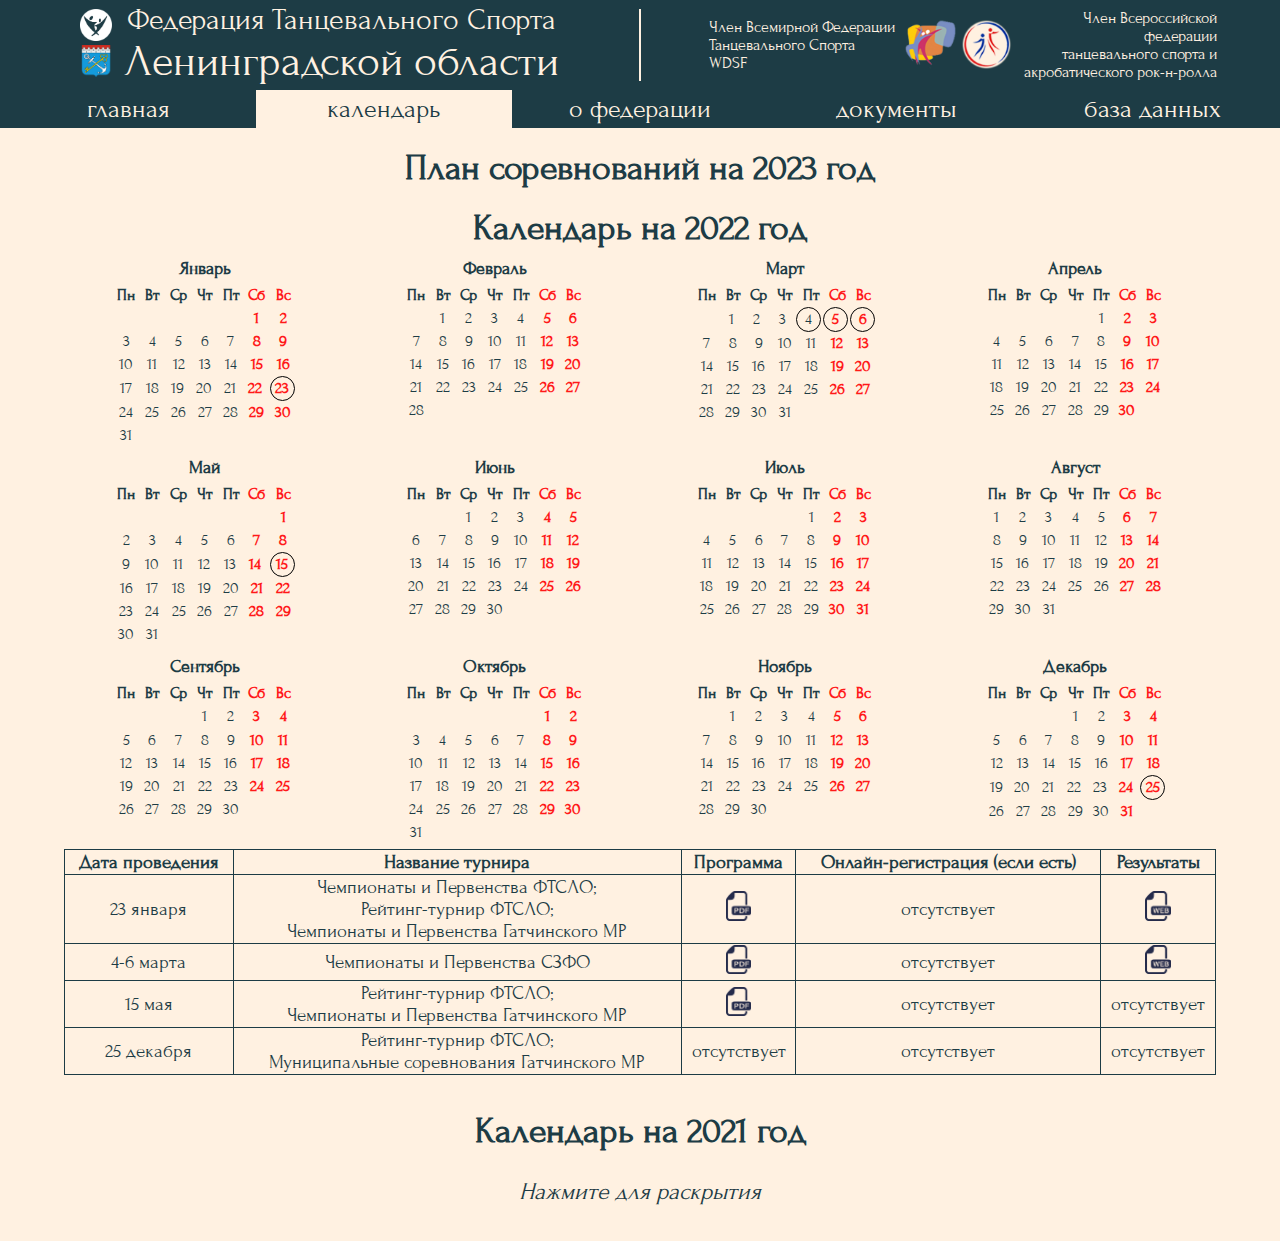
==== calendar.html @ a59cc869 "Initial commit" ====
<!DOCTYPE html>
<html lang="ru">
<head>
	<!-- Yandex.Metrika counter -->
	<script type="text/javascript" >
   	(function(m,e,t,r,i,k,a){m[i]=m[i]||function(){(m[i].a=m[i].a||[]).push(arguments)};
   		m[i].l=1*new Date();k=e.createElement(t),a=e.getElementsByTagName(t)[0],k.async=1,k.src=r,a.parentNode.insertBefore(k,a)})
   		(window, document, "script", "https://mc.yandex.ru/metrika/tag.js", "ym");

   		ym(71927647, "init", {
       		 clickmap:true,
       		 trackLinks:true,
       		 accurateTrackBounce:true,
       		 webvisor:true
   		});
	</script>
	<noscript><div><img src="https://mc.yandex.ru/watch/71927647" style="position:absolute; left:-9999px;" alt="" /></div></noscript>
	<!-- /Yandex.Metrika counter -->
	<meta http-equiv="Expires" content="-1">
	<title>Федерация танцевального спорта Ленинградской области</title>
	<meta charset="UTF-8">
	<link rel="stylesheet" href="assets/css/style.css">
	<link rel="stylesheet" href="assets/css/media.css">
	<meta name="viewport" content="width=device-width, initial-scale=1.0"> 
	<link rel="shortcut icon" href="favicon.ico" type="image/x-icon"> 
  	<!-- Подключение шрифта Roboto -->
  	<link rel="preconnect" href="https://fonts.gstatic.com">
	<link href="https://fonts.googleapis.com/css2?family=Forum&display=swap" rel="stylesheet">
  	<!-- Подключение JQuery-->
  	<script src="https://ajax.googleapis.com/ajax/libs/jquery/2.2.0/jquery.min.js"></script>
  	<!-- JS для слайдера -->
  	<script src="assets/js/modernizr.custom.53451.js"></script>
  	
</head>
<body>
	<header class="header">
		<div class="title">
			<div class="herb">
			<img src="assets/img/gerbs/FTSLO.png" class="herb" alt="Логотип ФТСЛО">
			<a href="https://lenobl.ru/"><img src="assets/img/gerbs/LO.png" class="herb" alt="Герб ЛО"></a>
		</div>
			<div class="title-text"><div class="title-top">
				Федерация Танцевального Спорта 
			</div>
			<div class="title-bottom">
				Ленинградской области
			</div>
		</div></div>
		<div class="member">
			<a href="https://www.worlddancesport.org/"><div class="wdsf">
				<div class="text-member">Член Всемирной Федерации<br>Танцевального Спорта<br>WDSF</div>
				<img src="assets/img/gerbs/WDSF.png" alt="Логотип WDSF">
			</div></a>
			<a href="https://fdsarr.ru/"><div class="ftsarr">
				<img src="assets/img/gerbs/FTSARR.png" class="ftsarr-img" alt="Логотип ФТСАРР">
				<div class="text-member">Член Всероссийской федерации<br>танцевального спорта и<br>акробатического рок-н-ролла</div>
			</div></a>
		</div>
		<div class="herbs mobile">
		<input type="checkbox" id="nav-mobile-check" class="custom-checkbox">
		<label for="nav-mobile-check"></label>
		</div></header>

	<nav class="nav-pc">
		<a href="index.html"><button class="btn nav-link">главная</button></a>
		<a href="calendar.html"><button class="btn nav-link active">календарь</button></a>
		<a href="federation.html"><button class="btn nav-link">о федерации</button></a>
		<a href="documents.html"><button class="btn nav-link">документы</button></a>
		<a href="database.html"><button class="btn nav-link">база данных</button></a></nav>

	<!-- Фон для телефонов -->
	<div class="bg-mobile"></div>

	<div class="nav-mobile mobile" id="nav-mobile">
		<a href="index.html"><button class="btn nav-link-mobile">главная</button></a>
		<a href="calendar.html"><button class="btn nav-link-mobile">календарь</button></a>
		<a href="federation.html"><button class="btn nav-link-mobile">о федерации</button></a>
		<a href="documents.html"><button class="btn nav-link-mobile">документы</button></a>
		<a href="database.html"><button class="btn nav-link-mobile">база данных</button></a>
	</div>

	<div class="calendar">
		<!-- 2022 YEAR -->
		<div class="year-header"><a href="assets/files/news/2022/events-2023.doc" style="color: #1d3c45"><label>План соревнований на 2023 год</label></a></div>
	</div>

	<div class="calendar">
		<!-- 2022 YEAR -->
		<div class="year-header"><label>Календарь на 2022 год</label></div>
			<div class="year">
				<div class="month">
					<div class="month-name">Январь</div>
					<div class="cal">
						<div class="item dayweek">Пн</div>
						<div class="item dayweek">Вт</div>
						<div class="item dayweek">Ср</div>
						<div class="item dayweek">Чт</div>
						<div class="item dayweek">Пт</div>
						<div class="item weekend dayweek">Сб</div>
						<div class="item weekend dayweek">Вс</div>
						<div class="item"></div>
						<div class="item"></div>
						<div class="item"></div>
						<div class="item"></div>
						<div class="item"></div>
						<div class="item weekend">1</div>
						<div class="item weekend">2</div>
						<div class="item">3</div>
						<div class="item">4</div>
						<div class="item">5</div>
						<div class="item">6</div>
						<div class="item">7</div>
						<div class="item weekend">8</div>
						<div class="item weekend">9</div>
						<div class="item">10</div>
						<div class="item">11</div>
						<div class="item">12</div>
						<div class="item">13</div>
						<div class="item">14</div>
						<div class="item weekend">15</div>
						<div class="item weekend">16</div>
						<div class="item">17</div>
						<div class="item">18</div>
						<div class="item">19</div>
						<div class="item">20</div>
						<div class="item">21</div>
						<div class="item weekend">22</div>
						<div class="item item-comp weekend"><a href="#23-01-22" class="comp">23</a></div>
						<div class="item">24</div>
						<div class="item">25</div>
						<div class="item">26</div>
						<div class="item">27</div>
						<div class="item">28</div>
						<div class="item weekend">29</div>
						<div class="item weekend">30</div>
						<div class="item">31</div>
						<div class="item"></div>
						<div class="item"></div>
						<div class="item"></div>
						<div class="item"></div>
						<div class="item"></div>
						<div class="item"></div>
					</div>
				</div>
				<div class="month">
					<div class="month-name">Февраль</div>
					<div class="cal">
						<div class="item dayweek">Пн</div>
						<div class="item dayweek">Вт</div>
						<div class="item dayweek">Ср</div>
						<div class="item dayweek">Чт</div>
						<div class="item dayweek">Пт</div>
						<div class="item weekend dayweek">Сб</div>
						<div class="item weekend dayweek">Вс</div>
						<div class="item"></div>
						<div class="item">1</div>
						<div class="item">2</div>
						<div class="item">3</div>
						<div class="item">4</div>
						<div class="item weekend">5</div>
						<div class="item weekend">6</div>
						<div class="item">7</div>
						<div class="item">8</div>
						<div class="item">9</div>
						<div class="item">10</div>
						<div class="item">11</div>
						<div class="item weekend">12</div>
						<div class="item weekend">13</div>
						<div class="item">14</div>
						<div class="item">15</div>
						<div class="item">16</div>
						<div class="item">17</div>
						<div class="item">18</div>
						<div class="item weekend">19</div>
						<div class="item weekend">20</div>
						<div class="item">21</div>
						<div class="item">22</div>
						<div class="item">23</div>
						<div class="item">24</div>
						<div class="item">25</div>
						<div class="item weekend">26</div>
						<div class="item weekend">27</div>
						<div class="item">28</div>
						<div class="item"></div>
						<div class="item"></div>
						<div class="item"></div>
						<div class="item"></div>
						<div class="item"></div>
						<div class="item"></div>
					</div>
				</div>
				<div class="month">
					<div class="month-name">Март</div>
					<div class="cal">
						<div class="item dayweek">Пн</div>
						<div class="item dayweek">Вт</div>
						<div class="item dayweek">Ср</div>
						<div class="item dayweek">Чт</div>
						<div class="item dayweek">Пт</div>
						<div class="item weekend dayweek">Сб</div>
						<div class="item weekend dayweek">Вс</div>
						<div class="item"></div>
						<div class="item">1</div>
						<div class="item">2</div>
						<div class="item">3</div>
						<div class="item item-comp"><a href="#04-03-22" class="comp">4</a></div>
						<div class="item item-comp weekend"><a href="#04-03-22" class="comp">5</a></div>
						<div class="item item-comp weekend"><a href="#04-03-22" class="comp">6</a></div>
						<div class="item">7</div>
						<div class="item">8</div>
						<div class="item">9</div>
						<div class="item">10</div>
						<div class="item">11</div>
						<div class="item weekend">12</div>
						<div class="item weekend">13</div>
						<div class="item">14</div>
						<div class="item">15</div>
						<div class="item">16</div>
						<div class="item">17</div>
						<div class="item">18</div>
						<div class="item weekend">19</div>
						<div class="item weekend">20</div>
						<div class="item">21</div>
						<div class="item">22</div>
						<div class="item">23</div>
						<div class="item">24</div>
						<div class="item">25</div>
						<div class="item weekend">26</div>
						<div class="item weekend">27</div>
						<div class="item">28</div>
						<div class="item">29</div>
						<div class="item">30</div>
						<div class="item">31</div>
						<div class="item"></div>
						<div class="item"></div>
						<div class="item"></div>
					</div>
				</div>
				<div class="month">
					<div class="month-name">Апрель</div>
					<div class="cal">
						<div class="item dayweek">Пн</div>
						<div class="item dayweek">Вт</div>
						<div class="item dayweek">Ср</div>
						<div class="item dayweek">Чт</div>
						<div class="item dayweek">Пт</div>
						<div class="item weekend dayweek">Сб</div>
						<div class="item weekend dayweek">Вс</div>
						<div class="item"></div>
						<div class="item"></div>
						<div class="item"></div>
						<div class="item"></div>
						<div class="item">1</div>
						<div class="item weekend">2</div>
						<div class="item weekend">3</div>
						<div class="item">4</div>
						<div class="item">5</div>
						<div class="item">6</div>
						<div class="item">7</div>
						<div class="item">8</div>
						<div class="item weekend">9</div>
						<div class="item weekend">10</div>
						<div class="item">11</div>
						<div class="item">12</div>
						<div class="item">13</div>
						<div class="item">14</div>
						<div class="item">15</div>
						<div class="item weekend">16</div>
						<div class="item weekend">17</div>
						<div class="item">18</div>
						<div class="item">19</div>
						<div class="item">20</div>
						<div class="item">21</div>
						<div class="item">22</div>
						<div class="item weekend">23</div>
						<div class="item weekend">24</div>
						<div class="item">25</div>
						<div class="item">26</div>
						<div class="item">27</div>
						<div class="item">28</div>
						<div class="item">29</div>
						<div class="item weekend">30</div>
						<div class="item"></div>
					</div>
				</div>
				<div class="month">
					<div class="month-name">Май</div>
					<div class="cal">
						<div class="item dayweek">Пн</div>
						<div class="item dayweek">Вт</div>
						<div class="item dayweek">Ср</div>
						<div class="item dayweek">Чт</div>
						<div class="item dayweek">Пт</div>
						<div class="item weekend dayweek">Сб</div>
						<div class="item weekend dayweek">Вс</div>
						<div class="item"></div>
						<div class="item"></div>
						<div class="item"></div>
						<div class="item"></div>
						<div class="item"></div>
						<div class="item"></div>
						<div class="item weekend">1</div>
						<div class="item">2</div>
						<div class="item">3</div>
						<div class="item">4</div>
						<div class="item">5</div>
						<div class="item">6</div>
						<div class="item weekend">7</div>
						<div class="item weekend">8</div>
						<div class="item">9</div>
						<div class="item">10</div>
						<div class="item">11</div>
						<div class="item">12</div>
						<div class="item">13</div>
						<div class="item weekend">14</div>
						<div class="item item-comp weekend"><a href="#15-05-22" class="comp">15</a></div>
						<div class="item">16</div>
						<div class="item">17</div>
						<div class="item">18</div>
						<div class="item">19</div>
						<div class="item">20</div>
						<div class="item weekend">21</div>
						<div class="item weekend">22</div>
						<div class="item">23</div>
						<div class="item">24</div>
						<div class="item">25</div>
						<div class="item">26</div>
						<div class="item">27</div>
						<div class="item weekend">28</div>
						<div class="item weekend">29</div>
						<div class="item">30</div>
						<div class="item">31</div>
						<div class="item"></div>
						<div class="item"></div>
						<div class="item"></div>
						<div class="item"></div>
						<div class="item"></div>
					</div>
				</div>
				<div class="month">
					<div class="month-name">Июнь</div>
					<div class="cal">
						<div class="item dayweek">Пн</div>
						<div class="item dayweek">Вт</div>
						<div class="item dayweek">Ср</div>
						<div class="item dayweek">Чт</div>
						<div class="item dayweek">Пт</div>
						<div class="item weekend dayweek">Сб</div>
						<div class="item weekend dayweek">Вс</div>
						<div class="item"></div>
						<div class="item"></div>
						<div class="item">1</div>
						<div class="item">2</div>
						<div class="item">3</div>
						<div class="item weekend">4</div>
						<div class="item weekend">5</div>
						<div class="item">6</div>
						<div class="item">7</div>
						<div class="item">8</div>
						<div class="item">9</div>
						<div class="item">10</div>
						<div class="item weekend">11</div>
						<div class="item weekend">12</div>
						<div class="item">13</div>
						<div class="item">14</div>
						<div class="item">15</div>
						<div class="item">16</div>
						<div class="item">17</div>
						<div class="item weekend">18</div>
						<div class="item weekend">19</div>
						<div class="item">20</div>
						<div class="item">21</div>
						<div class="item">22</div>
						<div class="item">23</div>
						<div class="item">24</div>
						<div class="item weekend">25</div>
						<div class="item weekend">26</div>
						<div class="item">27</div>
						<div class="item">28</div>
						<div class="item">29</div>
						<div class="item">30</div>
						<div class="item"></div>
						<div class="item"></div>
						<div class="item"></div>
					</div>
				</div>
				<div class="month">
					<div class="month-name">Июль</div>
					<div class="cal">
						<div class="item dayweek">Пн</div>
						<div class="item dayweek">Вт</div>
						<div class="item dayweek">Ср</div>
						<div class="item dayweek">Чт</div>
						<div class="item dayweek">Пт</div>
						<div class="item weekend dayweek">Сб</div>
						<div class="item weekend dayweek">Вс</div>
						<div class="item"></div>
						<div class="item"></div>
						<div class="item"></div>
						<div class="item"></div>
						<div class="item">1</div>
						<div class="item weekend">2</div>
						<div class="item weekend">3</div>
						<div class="item">4</div>
						<div class="item">5</div>
						<div class="item">6</div>
						<div class="item">7</div>
						<div class="item">8</div>
						<div class="item weekend">9</div>
						<div class="item weekend">10</div>
						<div class="item">11</div>
						<div class="item">12</div>
						<div class="item">13</div>
						<div class="item">14</div>
						<div class="item">15</div>
						<div class="item weekend">16</div>
						<div class="item weekend">17</div>
						<div class="item">18</div>
						<div class="item">19</div>
						<div class="item">20</div>
						<div class="item">21</div>
						<div class="item">22</div>
						<div class="item weekend">23</div>
						<div class="item weekend">24</div>
						<div class="item">25</div>
						<div class="item">26</div>
						<div class="item">27</div>
						<div class="item">28</div>
						<div class="item">29</div>
						<div class="item weekend">30</div>
						<div class="item weekend">31</div>
					</div>
				</div>
				<div class="month">
					<div class="month-name">Август</div>
					<div class="cal">
						<div class="item dayweek">Пн</div>
						<div class="item dayweek">Вт</div>
						<div class="item dayweek">Ср</div>
						<div class="item dayweek">Чт</div>
						<div class="item dayweek">Пт</div>
						<div class="item weekend dayweek">Сб</div>
						<div class="item weekend dayweek">Вс</div>
						<div class="item">1</div>
						<div class="item">2</div>
						<div class="item">3</div>
						<div class="item">4</div>
						<div class="item">5</div>
						<div class="item weekend">6</div>
						<div class="item weekend">7</div>
						<div class="item">8</div>
						<div class="item">9</div>
						<div class="item">10</div>
						<div class="item">11</div>
						<div class="item">12</div>
						<div class="item weekend">13</div>
						<div class="item weekend">14</div>
						<div class="item">15</div>
						<div class="item">16</div>
						<div class="item">17</div>
						<div class="item">18</div>
						<div class="item">19</div>
						<div class="item weekend">20</div>
						<div class="item weekend">21</div>
						<div class="item">22</div>
						<div class="item">23</div>
						<div class="item">24</div>
						<div class="item">25</div>
						<div class="item">26</div>
						<div class="item weekend">27</div>
						<div class="item weekend">28</div>
						<div class="item">29</div>
						<div class="item">30</div>
						<div class="item">31</div>
						<div class="item"></div>
						<div class="item"></div>
						<div class="item"></div>
						<div class="item"></div>
					</div>
				</div>
				<div class="month">
					<div class="month-name">Сентябрь</div>
					<div class="cal">
						<div class="item dayweek">Пн</div>
						<div class="item dayweek">Вт</div>
						<div class="item dayweek">Ср</div>
						<div class="item dayweek">Чт</div>
						<div class="item dayweek">Пт</div>
						<div class="item weekend dayweek">Сб</div>
						<div class="item weekend dayweek">Вс</div>
						<div class="item"></div>
						<div class="item"></div>
						<div class="item"></div>
						<div class="item">1</div>
						<div class="item">2</div>
						<div class="item weekend">3</div>
						<div class="item weekend">4</div>
						<div class="item">5</div>
						<div class="item">6</div>
						<div class="item">7</div>
						<div class="item">8</div>
						<div class="item">9</div>
						<div class="item weekend">10</div>
						<div class="item weekend">11</div>
						<div class="item">12</div>
						<div class="item">13</div>
						<div class="item">14</div>
						<div class="item">15</div>
						<div class="item">16</div>
						<div class="item weekend">17</div>
						<div class="item weekend">18</div>
						<div class="item">19</div>
						<div class="item">20</div>
						<div class="item">21</div>
						<div class="item">22</div>
						<div class="item">23</div>
						<div class="item weekend">24</div>
						<div class="item weekend">25</div>
						<div class="item">26</div>
						<div class="item">27</div>
						<div class="item">28</div>
						<div class="item">29</div>
						<div class="item">30</div>
						<div class="item"></div>
						<div class="item"></div>
					</div>
				</div>
				<div class="month">
					<div class="month-name">Октябрь</div>
					<div class="cal">
						<div class="item dayweek">Пн</div>
						<div class="item dayweek">Вт</div>
						<div class="item dayweek">Ср</div>
						<div class="item dayweek">Чт</div>
						<div class="item dayweek">Пт</div>
						<div class="item weekend dayweek">Сб</div>
						<div class="item weekend dayweek">Вс</div>
						<div class="item"></div>
						<div class="item"></div>
						<div class="item"></div>
						<div class="item"></div>
						<div class="item"></div>
						<div class="item weekend">1</div>
						<div class="item weekend">2</div>
						<div class="item">3</div>
						<div class="item">4</div>
						<div class="item">5</div>
						<div class="item">6</div>
						<div class="item">7</div>
						<div class="item weekend">8</div>
						<div class="item weekend">9</div>
						<div class="item">10</div>
						<div class="item">11</div>
						<div class="item">12</div>
						<div class="item">13</div>
						<div class="item">14</div>
						<div class="item weekend">15</div>
						<div class="item weekend">16</div>
						<div class="item">17</div>
						<div class="item">18</div>
						<div class="item">19</div>
						<div class="item">20</div>
						<div class="item">21</div>
						<div class="item weekend">22</div>
						<div class="item weekend">23</div>
						<div class="item">24</div>
						<div class="item">25</div>
						<div class="item">26</div>
						<div class="item">27</div>
						<div class="item">28</div>
						<div class="item weekend">29</div>
						<div class="item weekend">30</div>
						<div class="item">31</div>
						<div class="item"></div>
						<div class="item"></div>
						<div class="item"></div>
						<div class="item"></div>
						<div class="item"></div>
						<div class="item"></div>
					</div>
				</div>
				<div class="month">
					<div class="month-name">Ноябрь</div>
					<div class="cal">
						<div class="item dayweek">Пн</div>
						<div class="item dayweek">Вт</div>
						<div class="item dayweek">Ср</div>
						<div class="item dayweek">Чт</div>
						<div class="item dayweek">Пт</div>
						<div class="item weekend dayweek">Сб</div>
						<div class="item weekend dayweek">Вс</div>
						<div class="item"></div>
						<div class="item">1</div>
						<div class="item">2</div>
						<div class="item">3</div>
						<div class="item">4</div>
						<div class="item weekend">5</div>
						<div class="item weekend">6</div>
						<div class="item">7</div>
						<div class="item">8</div>
						<div class="item">9</div>
						<div class="item">10</div>
						<div class="item">11</div>
						<div class="item weekend">12</div>
						<div class="item weekend">13</div>
						<div class="item">14</div>
						<div class="item">15</div>
						<div class="item">16</div>
						<div class="item">17</div>
						<div class="item">18</div>
						<div class="item weekend">19</div>
						<div class="item weekend">20</div>
						<div class="item">21</div>
						<div class="item">22</div>
						<div class="item">23</div>
						<div class="item">24</div>
						<div class="item">25</div>
						<div class="item weekend">26</div>
						<div class="item weekend">27</div>
						<div class="item">28</div>
						<div class="item">29</div>
						<div class="item">30</div>
						<div class="item"></div>
						<div class="item"></div>
						<div class="item"></div>
						<div class="item"></div>
					</div>
				</div>
				<div class="month">
					<div class="month-name">Декабрь</div>
					<div class="cal">
						<div class="item dayweek">Пн</div>
						<div class="item dayweek">Вт</div>
						<div class="item dayweek">Ср</div>
						<div class="item dayweek">Чт</div>
						<div class="item dayweek">Пт</div>
						<div class="item weekend dayweek">Сб</div>
						<div class="item weekend dayweek">Вс</div>
						<div class="item"></div>
						<div class="item"></div>
						<div class="item"></div>
						<div class="item">1</div>
						<div class="item">2</div>
						<div class="item weekend">3</div>
						<div class="item weekend">4</div>
						<div class="item">5</div>
						<div class="item">6</div>
						<div class="item">7</div>
						<div class="item">8</div>
						<div class="item">9</div>
						<div class="item weekend">10</div>
						<div class="item weekend">11</div>
						<div class="item">12</div>
						<div class="item">13</div>
						<div class="item">14</div>
						<div class="item">15</div>
						<div class="item">16</div>
						<div class="item weekend">17</div>
						<div class="item weekend">18</div>
						<div class="item">19</div>
						<div class="item">20</div>
						<div class="item">21</div>
						<div class="item">22</div>
						<div class="item">23</div>
						<div class="item weekend">24</div>
						<div class="item item-comp weekend"><a href="#25-12-22" class="comp">25</a></div>
						<div class="item">26</div>
						<div class="item">27</div>
						<div class="item">28</div>
						<div class="item">29</div>
						<div class="item">30</div>
						<div class="item weekend">31</div>
						<div class="item"></div>
					</div>
				</div></div>
			<div class="competition">
				<table class="cal-competition">
					<tr>
						<th class="date">Дата проведения</th>
						<th class="name">Название турнира</th>
						<th class="program">Программа</th>
						<th class="register">Онлайн-регистрация (если есть)</th>
						<th class="result">Результаты</th>
				   </tr>
				   <a name="23-01-22"><tr>
				   	<td class="date">23 января</td>
						<td class="name">Чемпионаты и Первенства ФТСЛО; <br>Рейтинг-турнир ФТСЛО; <br>Чемпионаты и Первенства Гатчинского МР</td>
						<td class="program"><a href="assets/files/competitions/2022/23.01.pdf" target="_blank" class="a-news"><img src="assets/img/files/pdf.png" alt="docs" style="width: 2vw;"></a></td>
						<td class="register">отсутствует</td>
						<td class="result"><a href="https://dance.vftsarr.ru/show_results.php?c_id=2083" target="_blank" class="a-news"><img src="assets/img/files/web.png" alt="docs" style="width: 2vw;"></a></td>
				   </tr></a>
				   <a name="04-03-22"><tr>
				   	<td class="date">4-6 марта</td>
						<td class="name">Чемпионаты и Первенства СЗФО</td>
						<td class="program"><a href="assets/files/competitions/2022/04.02.pdf" target="_blank" class="a-news"><img src="assets/img/files/pdf.png" alt="docs" style="width: 2vw;"></a></td>
						<td class="register">отсутствует</td>
						<td class="result"><a href="https://dance.vftsarr.ru/show_results.php?c_id=1068" target="_blank" class="a-news"><img src="assets/img/files/web.png" alt="docs" style="width: 2vw;"></a></td>
				   </tr></a>
				   <a name="15-05-22"><tr>
				   	<td class="date">15 мая</td>
						<td class="name">Рейтинг-турнир ФТСЛО; <br>Чемпионаты и Первенства Гатчинского МР</td>
						<td class="program"><a href="assets/files/competitions/2022/15.05.pdf" target="_blank" class="a-news"><img src="assets/img/files/pdf.png" alt="docs" style="width: 2vw;"></a></td>
						<td class="register">отсутствует</td>
						<td class="result">отсутствует</td>
				   </tr></a>
				   <a name="25-12-22"><tr>
				   	<td class="date">25 декабря</td>
						<td class="name">Рейтинг-турнир ФТСЛО; <br>Муниципальные соревнования Гатчинского МР</td>
						<td class="program">отсутствует</td>
						<td class="register">отсутствует</td>
						<td class="result">отсутствует</td>
				   </tr></a>
				</table></div>
		<br><br>



		<!-- 2021 YEAR -->
		<div class="year-header">
			<label>Календарь на 2021 год</label><br><br>
			<label class="year-label" for="2021"> Нажмите для раскрытия </label>
			<input type="checkbox" name="2021" id="2021" data-toggle="toggle"></div>
		<div class="hide">
			<div class="year">
				<div class="month">
					<div class="month-name">Январь</div>
					<div class="cal">
						<div class="item dayweek">Пн</div>
						<div class="item dayweek">Вт</div>
						<div class="item dayweek">Ср</div>
						<div class="item dayweek">Чт</div>
						<div class="item dayweek">Пт</div>
						<div class="item weekend dayweek">Сб</div>
						<div class="item weekend dayweek">Вс</div>
						<div class="item"></div>
						<div class="item"></div>
						<div class="item"></div>
						<div class="item"></div>
						<div class="item">1</div>
						<div class="item weekend">2</div>
						<div class="item weekend">3</div>
						<div class="item">4</div>
						<div class="item">5</div>
						<div class="item">6</div>
						<div class="item">7</div>
						<div class="item">8</div>
						<div class="item weekend">9</div>
						<div class="item weekend">10</div>
						<div class="item">11</div>
						<div class="item">12</div>
						<div class="item">13</div>
						<div class="item">14</div>
						<div class="item">15</div>
						<div class="item weekend">16</div>
						<div class="item weekend">17</div>
						<div class="item">18</div>
						<div class="item">19</div>
						<div class="item">20</div>
						<div class="item">21</div>
						<div class="item item-comp"><a href="#2201" class="comp">22</a></div>
						<div class="item item-comp weekend"><a href="#2201" class="comp">23</a></div>
						<div class="item item-comp weekend"><a href="#2201" class="comp">24</a></div>
						<div class="item">25</div>
						<div class="item">26</div>
						<div class="item">27</div>
						<div class="item">28</div>
						<div class="item">29</div>
						<div class="item weekend">30</div>
						<div class="item weekend">31</div>
					</div>
				</div>
				<div class="month">
					<div class="month-name">Февраль</div>
					<div class="cal">
						<div class="item dayweek">Пн</div>
						<div class="item dayweek">Вт</div>
						<div class="item dayweek">Ср</div>
						<div class="item dayweek">Чт</div>
						<div class="item dayweek">Пт</div>
						<div class="item weekend dayweek">Сб</div>
						<div class="item weekend dayweek">Вс</div>
						<div class="item">1</div>
						<div class="item">2</div>
						<div class="item">3</div>
						<div class="item">4</div>
						<div class="item">5</div>
						<div class="item weekend">6</div>
						<div class="item weekend">7</div>
						<div class="item">8</div>
						<div class="item">9</div>
						<div class="item">10</div>
						<div class="item">11</div>
						<div class="item">12</div>
						<div class="item weekend">13</div>
						<div class="item weekend">14</div>
						<div class="item">15</div>
						<div class="item">16</div>
						<div class="item">17</div>
						<div class="item">18</div>
						<div class="item">19</div>
						<div class="item weekend">20</div>
						<div class="item weekend">21</div>
						<div class="item">22</div>
						<div class="item">23</div>
						<div class="item">24</div>
						<div class="item">25</div>
						<div class="item">26</div>
						<div class="item weekend">27</div>
						<div class="item weekend">28</div>
					</div>
				</div>
				<div class="month">
					<div class="month-name">Март</div>
					<div class="cal">
						<div class="item dayweek">Пн</div>
						<div class="item dayweek">Вт</div>
						<div class="item dayweek">Ср</div>
						<div class="item dayweek">Чт</div>
						<div class="item dayweek">Пт</div>
						<div class="item weekend dayweek">Сб</div>
						<div class="item weekend dayweek">Вс</div>
						<div class="item">1</div>
						<div class="item">2</div>
						<div class="item">3</div>
						<div class="item">4</div>
						<div class="item">5</div>
						<div class="item weekend">6</div>
						<div class="item weekend">7</div>
						<div class="item">8</div>
						<div class="item">9</div>
						<div class="item">10</div>
						<div class="item">11</div>
						<div class="item">12</div>
						<div class="item weekend">13</div>
						<div class="item weekend">14</div>
						<div class="item">15</div>
						<div class="item">16</div>
						<div class="item">17</div>
						<div class="item">18</div>
						<div class="item">19</div>
						<div class="item weekend">20</div>
						<div class="item weekend">21</div>
						<div class="item">22</div>
						<div class="item">23</div>
						<div class="item">24</div>
						<div class="item">25</div>
						<div class="item">26</div>
						<div class="item weekend">27</div>
						<div class="item weekend">28</div>
						<div class="item">29</div>
						<div class="item">30</div>
						<div class="item">31</div>
						<div class="item"></div>
						<div class="item"></div>
						<div class="item"></div>
						<div class="item"></div>
					</div>
				</div>
				<div class="month">
					<div class="month-name">Апрель</div>
					<div class="cal">
						<div class="item dayweek">Пн</div>
						<div class="item dayweek">Вт</div>
						<div class="item dayweek">Ср</div>
						<div class="item dayweek">Чт</div>
						<div class="item dayweek">Пт</div>
						<div class="item weekend dayweek">Сб</div>
						<div class="item weekend dayweek">Вс</div>
						<div class="item"></div>
						<div class="item"></div>
						<div class="item"></div>
						<div class="item">1</div>
						<div class="item">2</div>
						<div class="item weekend">3</div>
						<div class="item weekend">4</div>
						<div class="item">5</div>
						<div class="item">6</div>
						<div class="item">7</div>
						<div class="item">8</div>
						<div class="item">9</div>
						<div class="item weekend">10</div>
						<div class="item weekend">11</div>
						<div class="item">12</div>
						<div class="item">13</div>
						<div class="item">14</div>
						<div class="item">15</div>
						<div class="item">16</div>
						<div class="item weekend">17</div>
						<div class="item weekend">18</div>
						<div class="item">19</div>
						<div class="item">20</div>
						<div class="item">21</div>
						<div class="item">22</div>
						<div class="item">23</div>
						<div class="item weekend">24</div>
						<div class="item weekend">25</div>
						<div class="item">26</div>
						<div class="item">27</div>
						<div class="item">28</div>
						<div class="item">29</div>
						<div class="item">30</div>
						<div class="item"></div>
						<div class="item"></div>
						<div class="item"></div>
						<div class="item"></div>
						<div class="item"></div>
					</div>
				</div>
				<div class="month">
					<div class="month-name">Май</div>
					<div class="cal">
						<div class="item dayweek">Пн</div>
						<div class="item dayweek">Вт</div>
						<div class="item dayweek">Ср</div>
						<div class="item dayweek">Чт</div>
						<div class="item dayweek">Пт</div>
						<div class="item weekend dayweek">Сб</div>
						<div class="item weekend dayweek">Вс</div>
						<div class="item"></div>
						<div class="item"></div>
						<div class="item"></div>
						<div class="item"></div>
						<div class="item"></div>
						<div class="item weekend">1</div>
						<div class="item weekend">2</div>
						<div class="item">3</div>
						<div class="item">4</div>
						<div class="item">5</div>
						<div class="item">6</div>
						<div class="item">7</div>
						<div class="item weekend">8</div>
						<div class="item weekend">9</div>
						<div class="item">10</div>
						<div class="item">11</div>
						<div class="item">12</div>
						<div class="item">13</div>
						<div class="item">14</div>
						<div class="item weekend">15</div>
						<div class="item weekend">16</div>
						<div class="item">17</div>
						<div class="item">18</div>
						<div class="item">19</div>
						<div class="item">20</div>
						<div class="item">21</div>
						<div class="item weekend item-comp"><a href="#2205" class="comp">22</a></div>
						<div class="item weekend">23</div>
						<div class="item">24</div>
						<div class="item">25</div>
						<div class="item">26</div>
						<div class="item">27</div>
						<div class="item">28</div>
						<div class="item weekend">29</div>
						<div class="item weekend">30</div>
						<div class="item">31</div>
						<div class="item"></div>
						<div class="item"></div>
						<div class="item"></div>
						<div class="item"></div>
						<div class="item"></div>
						<div class="item"></div>
					</div>
				</div>
				<div class="month">
					<div class="month-name">Июнь</div>
					<div class="cal">
						<div class="item dayweek">Пн</div>
						<div class="item dayweek">Вт</div>
						<div class="item dayweek">Ср</div>
						<div class="item dayweek">Чт</div>
						<div class="item dayweek">Пт</div>
						<div class="item weekend dayweek">Сб</div>
						<div class="item weekend dayweek">Вс</div>
						<div class="item"></div>
						<div class="item">1</div>
						<div class="item">2</div>
						<div class="item">3</div>
						<div class="item">4</div>
						<div class="item weekend">5</div>
						<div class="item weekend">6</div>
						<div class="item">7</div>
						<div class="item">8</div>
						<div class="item">9</div>
						<div class="item">10</div>
						<div class="item">11</div>
						<div class="item weekend">12</div>
						<div class="item weekend">13</div>
						<div class="item">14</div>
						<div class="item">15</div>
						<div class="item">16</div>
						<div class="item">17</div>
						<div class="item">18</div>
						<div class="item weekend">19</div>
						<div class="item weekend">20</div>
						<div class="item">21</div>
						<div class="item">22</div>
						<div class="item">23</div>
						<div class="item">24</div>
						<div class="item">25</div>
						<div class="item weekend">26</div>
						<div class="item weekend">27</div>
						<div class="item">28</div>
						<div class="item">29</div>
						<div class="item">30</div>
						<div class="item"></div>
						<div class="item"></div>
						<div class="item"></div>
						<div class="item"></div>
					</div>
				</div>
				<div class="month">
					<div class="month-name">Июль</div>
					<div class="cal">
						<div class="item dayweek">Пн</div>
						<div class="item dayweek">Вт</div>
						<div class="item dayweek">Ср</div>
						<div class="item dayweek">Чт</div>
						<div class="item dayweek">Пт</div>
						<div class="item weekend dayweek">Сб</div>
						<div class="item weekend dayweek">Вс</div>
						<div class="item"></div>
						<div class="item"></div>
						<div class="item"></div>
						<div class="item">1</div>
						<div class="item">2</div>
						<div class="item weekend">3</div>
						<div class="item weekend">4</div>
						<div class="item">5</div>
						<div class="item">6</div>
						<div class="item">7</div>
						<div class="item">8</div>
						<div class="item">9</div>
						<div class="item weekend">10</div>
						<div class="item weekend">11</div>
						<div class="item">12</div>
						<div class="item">13</div>
						<div class="item">14</div>
						<div class="item">15</div>
						<div class="item">16</div>
						<div class="item weekend">17</div>
						<div class="item weekend">18</div>
						<div class="item">19</div>
						<div class="item">20</div>
						<div class="item">21</div>
						<div class="item">22</div>
						<div class="item">23</div>
						<div class="item weekend">24</div>
						<div class="item weekend">25</div>
						<div class="item">26</div>
						<div class="item">27</div>
						<div class="item">28</div>
						<div class="item">29</div>
						<div class="item">30</div>
						<div class="item weekend">31</div>
						<div class="item"></div>
						<div class="item"></div>
						<div class="item"></div>
						<div class="item"></div>
						<div class="item"></div>
						<div class="item"></div>
					</div>
				</div>
				<div class="month">
					<div class="month-name">Август</div>
					<div class="cal">
						<div class="item dayweek">Пн</div>
						<div class="item dayweek">Вт</div>
						<div class="item dayweek">Ср</div>
						<div class="item dayweek">Чт</div>
						<div class="item dayweek">Пт</div>
						<div class="item weekend dayweek">Сб</div>
						<div class="item weekend dayweek">Вс</div>
						<div class="item"></div>
						<div class="item"></div>
						<div class="item"></div>
						<div class="item"></div>
						<div class="item"></div>
						<div class="item"></div>
						<div class="item weekend">1</div>
						<div class="item">2</div>
						<div class="item">3</div>
						<div class="item">4</div>
						<div class="item">5</div>
						<div class="item">6</div>
						<div class="item weekend">7</div>
						<div class="item weekend">8</div>
						<div class="item">9</div>
						<div class="item">10</div>
						<div class="item">11</div>
						<div class="item">12</div>
						<div class="item">13</div>
						<div class="item weekend">14</div>
						<div class="item weekend">15</div>
						<div class="item">16</div>
						<div class="item">17</div>
						<div class="item">18</div>
						<div class="item">19</div>
						<div class="item">20</div>
						<div class="item weekend">21</div>
						<div class="item weekend">22</div>
						<div class="item">23</div>
						<div class="item">24</div>
						<div class="item">25</div>
						<div class="item">26</div>
						<div class="item">27</div>
						<div class="item weekend">28</div>
						<div class="item weekend">29</div>
						<div class="item">30</div>
						<div class="item">31</div>
						<div class="item"></div>
						<div class="item"></div>
						<div class="item"></div>
						<div class="item"></div>
						<div class="item"></div>
					</div>
				</div>
				<div class="month">
					<div class="month-name">Сентябрь</div>
					<div class="cal">
						<div class="item dayweek">Пн</div>
						<div class="item dayweek">Вт</div>
						<div class="item dayweek">Ср</div>
						<div class="item dayweek">Чт</div>
						<div class="item dayweek">Пт</div>
						<div class="item weekend dayweek">Сб</div>
						<div class="item weekend dayweek">Вс</div>
						<div class="item"></div>
						<div class="item"></div>
						<div class="item">1</div>
						<div class="item">2</div>
						<div class="item">3</div>
						<div class="item weekend">4</div>
						<div class="item weekend">5</div>
						<div class="item">6</div>
						<div class="item">7</div>
						<div class="item">8</div>
						<div class="item">9</div>
						<div class="item">10</div>
						<div class="item weekend">11</div>
						<div class="item weekend">12</div>
						<div class="item">13</div>
						<div class="item">14</div>
						<div class="item">15</div>
						<div class="item">16</div>
						<div class="item">17</div>
						<div class="item weekend">18</div>
						<div class="item weekend">19</div>
						<div class="item">20</div>
						<div class="item">21</div>
						<div class="item">22</div>
						<div class="item">23</div>
						<div class="item">24</div>
						<div class="item weekend">25</div>
						<div class="item weekend">26</div>
						<div class="item">27</div>
						<div class="item">28</div>
						<div class="item">29</div>
						<div class="item">30</div>
						<div class="item"></div>
						<div class="item"></div>
						<div class="item"></div>
						<div class="item"></div>
					</div>
				</div>
				<div class="month">
					<div class="month-name">Октябрь</div>
					<div class="cal">
						<div class="item dayweek">Пн</div>
						<div class="item dayweek">Вт</div>
						<div class="item dayweek">Ср</div>
						<div class="item dayweek">Чт</div>
						<div class="item dayweek">Пт</div>
						<div class="item weekend dayweek">Сб</div>
						<div class="item weekend dayweek">Вс</div>
						<div class="item"></div>
						<div class="item"></div>
						<div class="item"></div>
						<div class="item"></div>
						<div class="item">1</div>
						<div class="item weekend">2</div>
						<div class="item weekend">3</div>
						<div class="item">4</div>
						<div class="item">5</div>
						<div class="item">6</div>
						<div class="item">7</div>
						<div class="item">8</div>
						<div class="item weekend">9</div>
						<div class="item weekend">10</div>
						<div class="item">11</div>
						<div class="item">12</div>
						<div class="item">13</div>
						<div class="item">14</div>
						<div class="item">15</div>
						<div class="item weekend">16</div>
						<div class="item weekend">17</div>
						<div class="item">18</div>
						<div class="item">19</div>
						<div class="item">20</div>
						<div class="item">21</div>
						<div class="item">22</div>
						<div class="item weekend">23</div>
						<div class="item weekend">24</div>
						<div class="item">25</div>
						<div class="item">26</div>
						<div class="item">27</div>
						<div class="item">28</div>
						<div class="item">29</div>
						<div class="item weekend">30</div>
						<div class="item weekend">31</div>
					</div>
				</div>
				<div class="month">
					<div class="month-name">Ноябрь</div>
					<div class="cal">
						<div class="item dayweek">Пн</div>
						<div class="item dayweek">Вт</div>
						<div class="item dayweek">Ср</div>
						<div class="item dayweek">Чт</div>
						<div class="item dayweek">Пт</div>
						<div class="item weekend dayweek">Сб</div>
						<div class="item weekend dayweek">Вс</div>
						<div class="item">1</div>
						<div class="item">2</div>
						<div class="item">3</div>
						<div class="item">4</div>
						<div class="item">5</div>
						<div class="item weekend">6</div>
						<div class="item weekend">7</div>
						<div class="item">8</div>
						<div class="item">9</div>
						<div class="item">10</div>
						<div class="item">11</div>
						<div class="item">12</div>
						<div class="item weekend">13</div>
						<div class="item weekend">14</div>
						<div class="item">15</div>
						<div class="item">16</div>
						<div class="item">17</div>
						<div class="item">18</div>
						<div class="item">19</div>
						<div class="item weekend">20</div>
						<div class="item weekend">21</div>
						<div class="item">22</div>
						<div class="item">23</div>
						<div class="item">24</div>
						<div class="item">25</div>
						<div class="item">26</div>
						<div class="item weekend">27</div>
						<div class="item weekend">28</div>
						<div class="item">29</div>
						<div class="item">30</div>
						<div class="item"></div>
						<div class="item"></div>
						<div class="item"></div>
						<div class="item"></div>
						<div class="item"></div>
					</div>
				</div>
				<div class="month">
					<div class="month-name">Декабрь</div>
					<div class="cal">
						<div class="item dayweek">Пн</div>
						<div class="item dayweek">Вт</div>
						<div class="item dayweek">Ср</div>
						<div class="item dayweek">Чт</div>
						<div class="item dayweek">Пт</div>
						<div class="item weekend dayweek">Сб</div>
						<div class="item weekend dayweek">Вс</div>
						<div class="item"></div>
						<div class="item"></div>
						<div class="item">1</div>
						<div class="item">2</div>
						<div class="item">3</div>
						<div class="item weekend">4</div>
						<div class="item weekend">5</div>
						<div class="item">6</div>
						<div class="item">7</div>
						<div class="item">8</div>
						<div class="item">9</div>
						<div class="item">10</div>
						<div class="item weekend">11</div>
						<div class="item weekend">12</div>
						<div class="item">13</div>
						<div class="item">14</div>
						<div class="item">15</div>
						<div class="item">16</div>
						<div class="item">17</div>
						<div class="item weekend">18</div>
						<div class="item weekend">19</div>
						<div class="item">20</div>
						<div class="item">21</div>
						<div class="item">22</div>
						<div class="item">23</div>
						<div class="item">24</div>
						<div class="item weekend">25</div>
						<div class="item item-comp weekend"><a href="#2612" class="comp">26</a></div>
						<div class="item">27</div>
						<div class="item">28</div>
						<div class="item">29</div>
						<div class="item">30</div>
						<div class="item">31</div>
						<div class="item"></div>
						<div class="item"></div>
					</div>
				</div>
			</div>
			<div class="competition">
				<table class="cal-competition">
					<tr>
						<th class="date">Дата  проведения</th>
						<th class="name">Название турнира</th>
						<th class="program">Программа</th>
						<th class="register">Онлайн-регистрация (если есть)</th>
						<th class="result">Результаты</th>
				   </tr>
				   <a name="2201"><tr>
				   	<td class="date">22-24 января</td>
						<td class="name">Чемпионаты и Первенства Северо-Западного Федерального Округа</td>
						<td class="program"><a href="assets/files/news/1864351036.html" target="_blank" class="a-news"><img src="assets/img/files/pdf.png" alt="docs" style="width: 2vw;"></a></td>
						<td class="register">отсутствует</td>
						<td class="result"><a href="https://fdsarr.ru/dance/documents/chempionaty-i-pervenstva-federalnykh-okrugov/2021-chempionat-i-pervenstvo-severo-zapadnogo-federalnogo-okruga/" target="_blank" class="a-news"><img src="assets/img/files/web.png" alt="docs" style="width: 2vw;"></a></td>
				   </tr></a>
				   <a name="2205"><tr>
				   	<td class="date">22 мая</td>
						<td class="name">Чемпионаты и Первенства ФТСЛО; <br>Рейтинг-турнир ФТСЛО; <br>Чемпионаты и Первенства Гатчинского МО.</td>
						<td class="program"><a href="assets/files/competitions/2021/22.05.2021.html" target="_blank" class="a-news"><img src="assets/img/files/doc.png" alt="docs" style="width: 2vw;"></a></td>
						<td class="register">отсутствует</td>
						<td class="result"><a href="assets/files/competitions/2021/result22052021.html" target="_blank" class="a-news"><img src="assets/img/files/web.png" alt="docs" style="width: 2vw;"></a></td>
				   </tr></a>
				   <a name="2612"><tr>
				   	<td class="date">26 декабря</td>
						<td class="name">Первенства Гатчинского МО; <br>Рейтинг-турнир ФТСЛО.</td>
						<td class="program"><a href="assets/files/competitions/2021/26.12.2021.pdf" target="_blank" class="a-news"><img src="assets/img/files/pdf.png" alt="docs" style="width: 2vw;"></a></td>
						<td class="register">отсутствует</td>
						<td class="result"><a href="https://dance.vftsarr.ru/show_results.php?c_id=701" target="_blank" class="a-news"><img src="assets/img/files/web.png" alt="docs" style="width: 2vw;"></a></td>
				   </tr></a>
				</table>
			</div></div>
		<br><br>
	</div>

	<!-- JS для мобильного меню -->
  	<script src="assets/js/mobile-nav.js"></script>  	
  	<!-- Сворачивание строк -->
  	<script src="assets/js/news.js"></script>
  <!-- СНЕГ ЗИМОЙ 
  <script src="assets/js/snow-fall.js" type="text/javascript"></script> -->
  
</body>
</html>
---- assets/css/style.css ----
html, body{
	width: 100vw;
	margin: 0;
	border: 0;
	background: #fff1e1;
	font-family: 'Forum', cursive;
	color: #1d3c45;
	overflow-x: hidden;
	padding-top: 5vw;
}
 a:link { text-decoration: none; color: #fff1e1} 
 a:visited { text-decoration: none; color: #fff1e1} 
 a:active { text-decoration: none; color: #fff1e1}
 a:hover {text-decoration: none; color: #fff1e1} 

/* HEADER */ 
.header{
	width: 100vw;
	height: 7vw;
	background-color: #1d3c45;
	color: #fff1e1;
	display: flex;
	justify-content: space-between;
	align-items: center;
	position: fixed;
	top: 0;
	z-index: 5;
}

.title{
	display: flex;
	width: 50vw;
	text-align: center;
	display: flex;	
	justify-content: center;
	align-items: center;
}

.title-top{
	font-size: 1.9em;
}

.title-bottom{
	font-size: 2.74em;
}

.herb{
	width: 2.5vw;
	margin-right: 1vw;
}

.herb img{
	width: 2.5vw;
	height: 2.5vw;
}

.member{
	width: 50vw;
	border-left: 2px solid #fff1e1;
	display: flex;
	justify-content: center;
	align-items: center;
}

.wdsf, .ftsarr{
	font-size: 1em;
	width: 20vw;
}
.wdsf, .ftsarr{
	display: flex;
	justify-content: space-around;
	align-items: center;
}

.member img{
	width: 4vw;
	height: 4vw;
}

.ftsarr{
	text-align: right;
}

.herbs{
	width: 6vw;
	display: flex;
	justify-content: center;
}

/* NAVIGATION */
.nav-pc{
	height: 3vw; 	
	font-size: 0;
  	position: fixed;
  	top: 7vw;
  	z-index: 5;
  	width: 100vw;
}

.nav-link{
	width: 20%;
	height: 3vw;
	background: #1d3c45;
	border: 0;
	color: #fff1e1;
	font-family: 'Forum', cursive;
	font-size: 2vw;
}

.nav-link:hover{
	box-shadow: inset 0 0 10px 1px #000;
}

.nav-link:active{
	border: 0;
}

.active{
	background: #fff1e1;
	color: #1d3c45;
}

/* SLIDER */
.images{
	width: 40vw;
	height: 25vw;
}

.dg-container{
	display: flex;
	align-items: center;
	justify-content: center;
	width: 100vw;
	height: 30vw;
}

.dg-wrapper{
	width: 40vw;
	height: 25vw;
	-webkit-transform-style: preserve-3d;
	-moz-transform-style: preserve-3d;
	-o-transform-style: preserve-3d;
	-ms-transform-style: preserve-3d;
	transform-style: preserve-3d;
	-webkit-perspective: 1000px;
	-moz-perspective: 1000px;
	-o-perspective: 1000px;
	-ms-perspective: 1000px;
	perspective: 1000px;
}

.dg-wrapper a{
	display: block;
	position: absolute;
	left: 0;
	top: 0;
}
.dg-wrapper a.dg-transition{
	-webkit-transition: all 0.5s ease-in-out;
	-moz-transition: all 0.5s ease-in-out;
	-o-transition: all 0.5s ease-in-out;
	-ms-transition: all 0.5s ease-in-out;
	transition: all 0.5s ease-in-out;
}

/* CONTENT */
.content{
	width: 90vw;
	margin: auto;
	min-height: calc(100vh - 7vw);
}

.title-content{
	padding: 15px;
	text-align: center;
	font-size: 2em;
	font-weight: bold;
}

.reload{
	background-color:  #1d3c45;
	color: #fff;
	font-family: 'Forum', cursive;
	font-size: 1.3em;
	float: right;
}

/* NEWS */
table.news{
	width: 100%;
	background: #fff;
	border: 2px solid #1d3c45;
	margin-bottom: 20px;
	margin-top: 20px;
	padding: 0;
}

img.docs{
	text-align: center;
	width: 2.55vw;
	height: 3vw;
}

p.news{
	font-size: 1.8em;
	margin: 0;
	font-weight: bold;
}

td.docs{
	width: 3vw;
	padding-left: 0.45vw;
}

tr.enter{
	height: 2vw;
}

.a-news:link {text-decoration: none; color: #1d3c45} 
.a-news:visited {text-decoration: none; color: #1d3c45} 
.a-news:active {text-decoration: none; color: #1d3c45}
.a-news:hover {text-decoration: underline; color: #1d3c45} 


/* NAV FOR MOBILE */
.bg-mobile{
	z-index: -1;
	background: #fff1e1;
	height: 100vh;
	width: 100vw;
	margin: 0;
	position: absolute;
	top: 0;
}
.mobile{
	display: none;
}

.nav-mobile{
	padding-top: 10vh;
	width: 100vw;
	height: 100vh;
	background: rgba(29, 60, 69, 0.95);
	z-index: -8;
	position: fixed;
	left: 0;
	top: 0;
	right: 0;
	bottom: 0;
}

.nav-mobile-on{
	z-index: 2;
}

.member-mobile{
	width: 90vw;
	height: 8vh;
}

.custom-checkbox {
  position: absolute;
  z-index: -1;
  opacity: 0;
}

.custom-checkbox+label {
  display: inline-flex;
  align-items: center;
  user-select: none;
  z-index: 7;
}
.custom-checkbox+label::before {
	z-index: 7;
  content: '';
  display: inline-block;
  width: 8vh;
  height: 8vh;
  flex-shrink: 0;
  flex-grow: 0;
  background: url(../img/burger-on.png) no-repeat;
  background-size: cover;
 	border-radius: 50px;
}

.custom-checkbox:checked+label::before {
  background: url("../img/burger-off.png");
  background-size: cover;
  border-radius: 50px;
  box-shadow: inset 0 0 5px 0px #000
}

.nav-link-mobile{
	top: 20vh;
	font-family: 'Forum', cursive;
	width: 80vw;
	height: 8vh;
	margin: 4vh 10vw 4vh 10vw;
	font-size: 6vh;
	border: solid 2px #fff1e1;
	background: transparent;
	color: #fff1e1;
}


/* DOCUMENTS */
.close{
	display: none;
}
.sub{
	font-size: 0.7em;
}


/* DATABASE */
.database{
	font-size: 1vw;
	width: 98%;
	margin-left: 0.5vw;
	border-collapse: collapse;
	text-align: center;
}
.database td{
	width: auto;
   border: 0.1px solid #1d3c45;
}
.database th{
   border: 0.1px solid #1d3c45;
}


/* ABOUT FEDERATION */
.federation{
	width: 90vw;
	margin: auto;
	font-size: 1.2em;
}

ol, ul{
	margin-bottom: 5vh;
	margin-top: 0;
}

h3.fed{
	margin-bottom: 0;
}

h1.fed{
	font-size: 2em;
}
a.fed{
	color: #1d3c45;
	text-decoration: underline;
}
.clubs{
	font-size: 1vw;
	width: 98%;
	margin-left: 0.5vw;
	border-collapse: collapse;
	text-align: center;
	line-height: 1.5;
}
.clubs td{
	width: auto;
   border: 0.1px solid #1d3c45;
}
.clubs th{
   border: 0.1px solid #1d3c45;
}


/* CALENDAR */
.year-label{
	font-size: 1em;
	font-weight: 100;
	font-style: italic;
}
.calendar{
	text-align: center;
	width: 90vw;
	margin: auto;
	margin-top: 20px;
}
.year{
	width: 90vw;
	display: flex;
	justify-content: space-between;
	flex-wrap: wrap;
}
.year-header{
	font-size: 1.5em
}
.month{
	margin-top: 10px;
	width: 22vw;
}
.month-name{
	font-size: 1.1em;
	font-weight: 700;
	margin-bottom: 5px;
}
.cal{
	display: flex;
	justify-content: space-between;
	width: 65%;
	flex-wrap: wrap;
	margin: auto;
}
.item{
	width: 1.8vw;
	height: 1.8vw;
	margin: auto;
	line-height: 1.8vw;
}
.item-comp{
	border: 1px solid black;
	border-radius: 100%;
}
.dayweek{
	font-weight: 600;
}
.weekend{
	font-weight: 600;
	color: #ff1919;
}
.competition{
	width: 100%;
	margin-top: 5px;
}
.cal-competition{
	width: 100%;
	font-size: 1.5vw;
	border-collapse: collapse;
	text-align: center;
}
.cal-competition td{
	width: auto;
   border: 0.1px solid #1d3c45;
}
.cal-competition th{
	width: auto;
   border: 0.1px solid #1d3c45;
}
a.comp{
	color: inherit;
}
.label{
	margin: 0;
	text-align: left;
}
.hide{
	display: none;
}
[data-toggle="toggle"] {
	display: none;
}

/* REGISTRATION  */

label{
	font-size: 1.5em;
	font-weight: 600;
}
select{
	height: 100%; 
  width: auto; 
  font-size: 0.7em; 
  font-family: Forum;
  margin-top: 10px;
  border: 1px solid #1d3c45; 
  border-radius: 3px; 
  background: #ffffff !important;
  outline: none; 
  color: #1d3c45; 
}
input[type="date"]{
	width: 100%;
}
input[type="text"]{
	width: auto;
}
input[type="text"], input[type="date"]{
	  height: 100%;
    font-size: 1.2em;
    font-family: Forum;
    border: 1px solid #1d3c45;
    border-radius: 3px;
    background: #ffffff !important;
    outline: none;
    color: #1d3c45;
}
.btn-reg{
	flex-wrap: wrap;
	margin-top: 20px;
  border-radius: 3px; 
  background: #1d3c45 !important;
  outline: none; 
  height: auto; 
  width: auto; 
  padding: 8px;
  color: #fff1e1; 
  font-size: 1.5em; 
  font-family: Forum; 
}
---- assets/css/media.css ----
/* ADAPTATION */
@media only screen and (max-width: 1240px){
	.wdsf, .ftsarr{
		font-size: 0.8em;
	};
}
@media only screen and (max-width: 1150px){
	.title-top{
		font-size: 1.25em;
	};
}
@media only screen and (max-width: 1150px){
	.title-bottom{
		font-size: 1.83em;
	};
}
@media only screen and (max-width: 1150px){
	p.news{
		font-size: 1.3em;
	};
}
@media only screen and (max-width: 820px){
	p.news{
		font-size: 1em;
	};
}
@media only screen and (max-width: 1000px){
	.title-top{
		font-size: 1em;
	};
}
@media only screen and (max-width: 1000px){
	.title-bottom{
		font-size: 1.5em;
	};
}
@media only screen and (max-width: 1000px){
	.wdsf, .ftsarr{
		font-size: 0.5em;
	};
}
@media only screen and (max-width: 730px){
	.member{
		display: none;
	};
}
@media only screen and (max-width: 730px){
	.mobile{
		display: block;
	};
}
@media only screen and (max-width: 730px){
	.nav-pc{
		display: none;
	};
}
@media only screen and (max-width: 730px){
	.header{
		height: 10vh;
	};
}
@media only screen and (max-width: 730px){
	.header{
		justify-content: space-evenly;
	};
}
@media only screen and (max-width: 730px){
	.herb{
		display: none;
	};
}
@media only screen and (max-width: 730px){
	.title{
		width: 80vw;
	};
}
@media only screen and (max-width: 450px){
	.images{
		width: 64vw;
		height: 40vw;	
	}
}
@media only screen and (max-width: 450px){
	.dg-container{
		height: 50vw;	
	}
}
@media only screen and (max-width: 450px){
	.dg-wrapper{
		width: 64vw;
		height: 40vw;
	}
}
@media only screen and (max-width: 450px){
	.title-content{
		margin-top: 15px;
	}
}
@media only screen and (max-width: 730px){
	.header{
		justify-content: start;
	}
}
@media only screen and (max-width: 450px){
	img.docs{
		width: 5.1vw;
		height: 6vw;
	}
}
@media only screen and (max-width: 1040px){
	.item{
		font-size: 0.8em;
	}
}
@media only screen and (max-width: 800px){
	.month{
		width: 29vw;
	}
}
@media only screen and (max-width: 800px){
	.item{
		width: 2.4vw;
		height: 2.4vw;
		line-height: 2.4vw;
	}
}
@media only screen and (max-width: 630px){
	.month{
		width: 44vw;
	}
}
@media only screen and (max-width: 630px){
	.item{
		width: 3.7vw;
		height: 3.7vw;
		line-height: 3.7vw;
	}
}
@media only screen and (max-width: 440px){
	.month{
		width: 88vw;
	}
}
@media only screen and (max-width: 440px){
	.item{
		width: 7.8vw;
		height: 7.8vw;
		line-height: 7.8vw;
	}
}
@media only screen and (max-width: 550px){
	html{
		padding-top: 12vw;;
	}
}
@media only screen and (max-width: 300px){
	html{
		padding-top: 14vw;;
	}
}
@media only screen and (max-width: 299px){
	.title-top{
		font-size: 0.6em;
	};
}
@media only screen and (max-width: 299px){
	.title-bottom{
		font-size: 1em;
	};
}
@media only screen and (max-width: 299px){
	.nav-link-mobile{
		font-size: 11vw;
	};
}
@media only screen and (max-width: 500px){
	tr.enter{
		height: 3vw;
	};
}
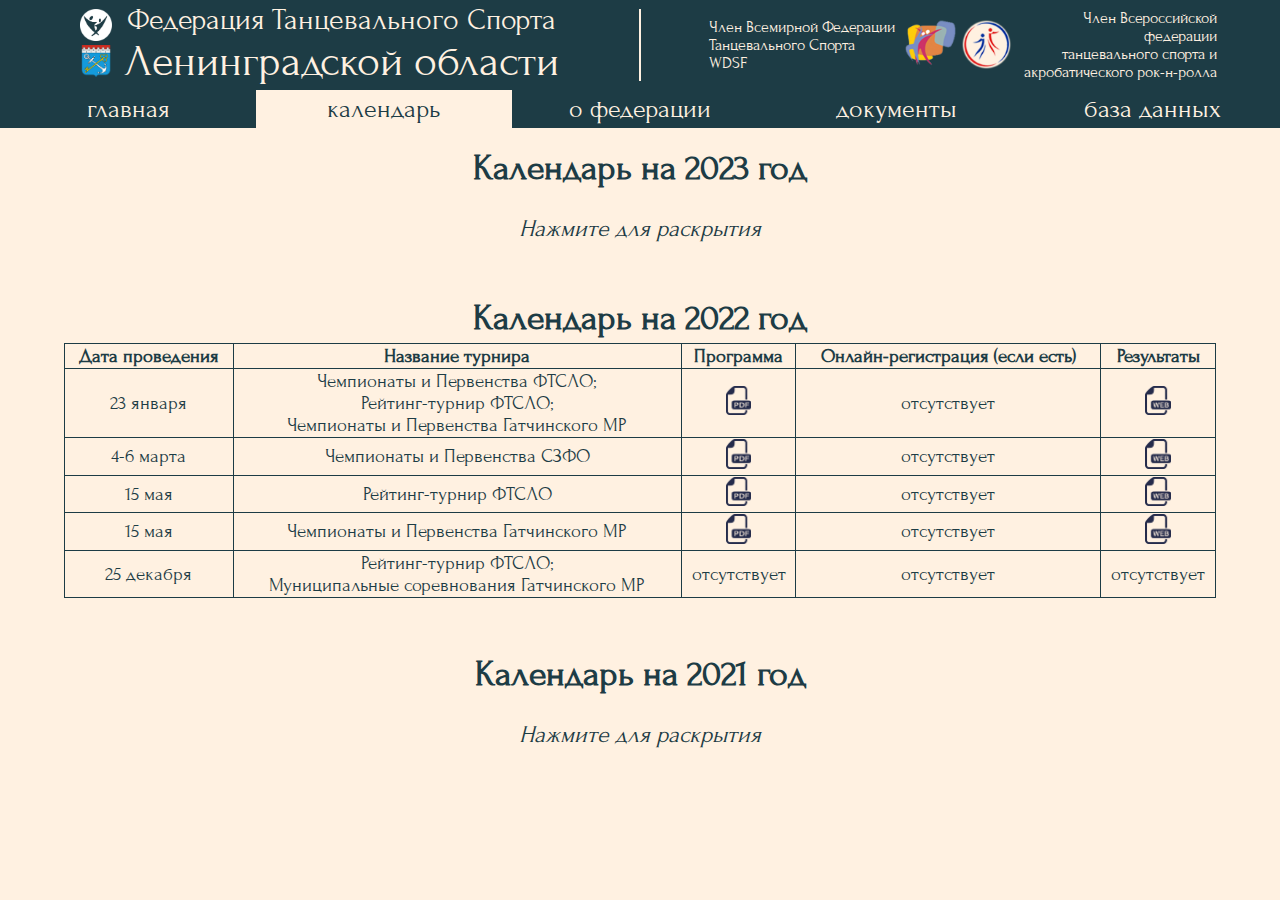
==== commit 322b0352: "Удаление календаря, создание календаря соревнований на 2023 г." ====
--- a/calendar.html
+++ b/calendar.html
@@ -79,600 +79,87 @@
 		<a href="database.html"><button class="btn nav-link-mobile">база данных</button></a>
 	</div>
 
+
+	<!-- 2023 YEAR -->
 	<div class="calendar">
-		<!-- 2022 YEAR -->
-		<div class="year-header"><a href="assets/files/news/2022/events-2023.doc" style="color: #1d3c45"><label>План соревнований на 2023 год</label></a></div>
-	</div>
-
+		<div class="year-header">
+			<label>Календарь на 2023 год</label><br><br>
+			<label class="year-label" for="2023"> Нажмите для раскрытия </label>
+			<input type="checkbox" name="2023" id="2023" data-toggle="toggle"></div>
+		<div class="hide">
+			<div class="competition">
+				<table class="cal-competition">
+					<tr>
+						<th class="date">Дата  проведения</th>
+						<th class="name">Название турнира</th>
+						<th class="program">Программа</th>
+						<th class="register">Онлайн-регистрация (если есть)</th>
+						<th class="result">Результаты</th>
+					</tr>
+					<tr>
+						<td class="date">21 января</td>
+						<td class="name">Чемпионаты и Первенства ФТСЛО</td>
+						<td class="program">отсутствует</td>
+						<td class="register">отсутствует</td>
+						<td class="result">отсутствует</td>
+					</tr>
+					<tr>
+						<td class="date">5-6 февраля</td>
+						<td class="name">Чемпионаты и Первенства СЗФО</td>
+						<td class="program">отсутствует</td>
+						<td class="register">отсутствует</td>
+						<td class="result">отсутствует</td>
+					</tr>
+					<tr>
+						<td class="date">12 марта</td>
+						<td class="name">Рейтинг-турнир ФТСЛО</td>
+						<td class="program">отсутствует</td>
+						<td class="register">отсутствует</td>
+						<td class="result">отсутствует</td>
+					</tr>
+					<tr>
+						<td class="date">16 апреля</td>
+						<td class="name">Рейтинг-турнир ФТСЛО</td>
+						<td class="program">отсутствует</td>
+						<td class="register">отсутствует</td>
+						<td class="result">отсутствует</td>
+					</tr>
+					<tr>
+						<td class="date">21 мая</td>
+						<td class="name">Рейтинг-турнир ФТСЛО; <br>Чемпионаты и Первенства Гатчинского МР</td>
+						<td class="program">отсутствует</td>
+						<td class="register">отсутствует</td>
+						<td class="result">отсутствует</td>
+					</tr>
+					<tr>
+						<td class="date">8 октября</td>
+						<td class="name">Рейтинг-турнир ФТСЛО</td>
+						<td class="program">отсутствует</td>
+						<td class="register">отсутствует</td>
+						<td class="result">отсутствует</td>
+					</tr>
+					<tr>
+						<td class="date">12 ноября</td>
+						<td class="name">Рейтинг-турнир ФТСЛО</td>
+						<td class="program">отсутствует</td>
+						<td class="register">отсутствует</td>
+						<td class="result">отсутствует</td>
+					</tr>
+					<tr>
+						<td class="date">24 декабря</td>
+						<td class="name">Рейтинг-турнир ФТСЛО; <br>Чемпионаты и Первенства Гатчинского МР</td>
+						<td class="program">отсутствует</td>
+						<td class="register">отсутствует</td>
+						<td class="result">отсутствует</td>
+					</tr>
+				</table>
+			</div></div>
+		<br><br>
+	</div>
+
+	<!-- 2022 YEAR -->
 	<div class="calendar">
-		<!-- 2022 YEAR -->
 		<div class="year-header"><label>Календарь на 2022 год</label></div>
-			<div class="year">
-				<div class="month">
-					<div class="month-name">Январь</div>
-					<div class="cal">
-						<div class="item dayweek">Пн</div>
-						<div class="item dayweek">Вт</div>
-						<div class="item dayweek">Ср</div>
-						<div class="item dayweek">Чт</div>
-						<div class="item dayweek">Пт</div>
-						<div class="item weekend dayweek">Сб</div>
-						<div class="item weekend dayweek">Вс</div>
-						<div class="item"></div>
-						<div class="item"></div>
-						<div class="item"></div>
-						<div class="item"></div>
-						<div class="item"></div>
-						<div class="item weekend">1</div>
-						<div class="item weekend">2</div>
-						<div class="item">3</div>
-						<div class="item">4</div>
-						<div class="item">5</div>
-						<div class="item">6</div>
-						<div class="item">7</div>
-						<div class="item weekend">8</div>
-						<div class="item weekend">9</div>
-						<div class="item">10</div>
-						<div class="item">11</div>
-						<div class="item">12</div>
-						<div class="item">13</div>
-						<div class="item">14</div>
-						<div class="item weekend">15</div>
-						<div class="item weekend">16</div>
-						<div class="item">17</div>
-						<div class="item">18</div>
-						<div class="item">19</div>
-						<div class="item">20</div>
-						<div class="item">21</div>
-						<div class="item weekend">22</div>
-						<div class="item item-comp weekend"><a href="#23-01-22" class="comp">23</a></div>
-						<div class="item">24</div>
-						<div class="item">25</div>
-						<div class="item">26</div>
-						<div class="item">27</div>
-						<div class="item">28</div>
-						<div class="item weekend">29</div>
-						<div class="item weekend">30</div>
-						<div class="item">31</div>
-						<div class="item"></div>
-						<div class="item"></div>
-						<div class="item"></div>
-						<div class="item"></div>
-						<div class="item"></div>
-						<div class="item"></div>
-					</div>
-				</div>
-				<div class="month">
-					<div class="month-name">Февраль</div>
-					<div class="cal">
-						<div class="item dayweek">Пн</div>
-						<div class="item dayweek">Вт</div>
-						<div class="item dayweek">Ср</div>
-						<div class="item dayweek">Чт</div>
-						<div class="item dayweek">Пт</div>
-						<div class="item weekend dayweek">Сб</div>
-						<div class="item weekend dayweek">Вс</div>
-						<div class="item"></div>
-						<div class="item">1</div>
-						<div class="item">2</div>
-						<div class="item">3</div>
-						<div class="item">4</div>
-						<div class="item weekend">5</div>
-						<div class="item weekend">6</div>
-						<div class="item">7</div>
-						<div class="item">8</div>
-						<div class="item">9</div>
-						<div class="item">10</div>
-						<div class="item">11</div>
-						<div class="item weekend">12</div>
-						<div class="item weekend">13</div>
-						<div class="item">14</div>
-						<div class="item">15</div>
-						<div class="item">16</div>
-						<div class="item">17</div>
-						<div class="item">18</div>
-						<div class="item weekend">19</div>
-						<div class="item weekend">20</div>
-						<div class="item">21</div>
-						<div class="item">22</div>
-						<div class="item">23</div>
-						<div class="item">24</div>
-						<div class="item">25</div>
-						<div class="item weekend">26</div>
-						<div class="item weekend">27</div>
-						<div class="item">28</div>
-						<div class="item"></div>
-						<div class="item"></div>
-						<div class="item"></div>
-						<div class="item"></div>
-						<div class="item"></div>
-						<div class="item"></div>
-					</div>
-				</div>
-				<div class="month">
-					<div class="month-name">Март</div>
-					<div class="cal">
-						<div class="item dayweek">Пн</div>
-						<div class="item dayweek">Вт</div>
-						<div class="item dayweek">Ср</div>
-						<div class="item dayweek">Чт</div>
-						<div class="item dayweek">Пт</div>
-						<div class="item weekend dayweek">Сб</div>
-						<div class="item weekend dayweek">Вс</div>
-						<div class="item"></div>
-						<div class="item">1</div>
-						<div class="item">2</div>
-						<div class="item">3</div>
-						<div class="item item-comp"><a href="#04-03-22" class="comp">4</a></div>
-						<div class="item item-comp weekend"><a href="#04-03-22" class="comp">5</a></div>
-						<div class="item item-comp weekend"><a href="#04-03-22" class="comp">6</a></div>
-						<div class="item">7</div>
-						<div class="item">8</div>
-						<div class="item">9</div>
-						<div class="item">10</div>
-						<div class="item">11</div>
-						<div class="item weekend">12</div>
-						<div class="item weekend">13</div>
-						<div class="item">14</div>
-						<div class="item">15</div>
-						<div class="item">16</div>
-						<div class="item">17</div>
-						<div class="item">18</div>
-						<div class="item weekend">19</div>
-						<div class="item weekend">20</div>
-						<div class="item">21</div>
-						<div class="item">22</div>
-						<div class="item">23</div>
-						<div class="item">24</div>
-						<div class="item">25</div>
-						<div class="item weekend">26</div>
-						<div class="item weekend">27</div>
-						<div class="item">28</div>
-						<div class="item">29</div>
-						<div class="item">30</div>
-						<div class="item">31</div>
-						<div class="item"></div>
-						<div class="item"></div>
-						<div class="item"></div>
-					</div>
-				</div>
-				<div class="month">
-					<div class="month-name">Апрель</div>
-					<div class="cal">
-						<div class="item dayweek">Пн</div>
-						<div class="item dayweek">Вт</div>
-						<div class="item dayweek">Ср</div>
-						<div class="item dayweek">Чт</div>
-						<div class="item dayweek">Пт</div>
-						<div class="item weekend dayweek">Сб</div>
-						<div class="item weekend dayweek">Вс</div>
-						<div class="item"></div>
-						<div class="item"></div>
-						<div class="item"></div>
-						<div class="item"></div>
-						<div class="item">1</div>
-						<div class="item weekend">2</div>
-						<div class="item weekend">3</div>
-						<div class="item">4</div>
-						<div class="item">5</div>
-						<div class="item">6</div>
-						<div class="item">7</div>
-						<div class="item">8</div>
-						<div class="item weekend">9</div>
-						<div class="item weekend">10</div>
-						<div class="item">11</div>
-						<div class="item">12</div>
-						<div class="item">13</div>
-						<div class="item">14</div>
-						<div class="item">15</div>
-						<div class="item weekend">16</div>
-						<div class="item weekend">17</div>
-						<div class="item">18</div>
-						<div class="item">19</div>
-						<div class="item">20</div>
-						<div class="item">21</div>
-						<div class="item">22</div>
-						<div class="item weekend">23</div>
-						<div class="item weekend">24</div>
-						<div class="item">25</div>
-						<div class="item">26</div>
-						<div class="item">27</div>
-						<div class="item">28</div>
-						<div class="item">29</div>
-						<div class="item weekend">30</div>
-						<div class="item"></div>
-					</div>
-				</div>
-				<div class="month">
-					<div class="month-name">Май</div>
-					<div class="cal">
-						<div class="item dayweek">Пн</div>
-						<div class="item dayweek">Вт</div>
-						<div class="item dayweek">Ср</div>
-						<div class="item dayweek">Чт</div>
-						<div class="item dayweek">Пт</div>
-						<div class="item weekend dayweek">Сб</div>
-						<div class="item weekend dayweek">Вс</div>
-						<div class="item"></div>
-						<div class="item"></div>
-						<div class="item"></div>
-						<div class="item"></div>
-						<div class="item"></div>
-						<div class="item"></div>
-						<div class="item weekend">1</div>
-						<div class="item">2</div>
-						<div class="item">3</div>
-						<div class="item">4</div>
-						<div class="item">5</div>
-						<div class="item">6</div>
-						<div class="item weekend">7</div>
-						<div class="item weekend">8</div>
-						<div class="item">9</div>
-						<div class="item">10</div>
-						<div class="item">11</div>
-						<div class="item">12</div>
-						<div class="item">13</div>
-						<div class="item weekend">14</div>
-						<div class="item item-comp weekend"><a href="#15-05-22" class="comp">15</a></div>
-						<div class="item">16</div>
-						<div class="item">17</div>
-						<div class="item">18</div>
-						<div class="item">19</div>
-						<div class="item">20</div>
-						<div class="item weekend">21</div>
-						<div class="item weekend">22</div>
-						<div class="item">23</div>
-						<div class="item">24</div>
-						<div class="item">25</div>
-						<div class="item">26</div>
-						<div class="item">27</div>
-						<div class="item weekend">28</div>
-						<div class="item weekend">29</div>
-						<div class="item">30</div>
-						<div class="item">31</div>
-						<div class="item"></div>
-						<div class="item"></div>
-						<div class="item"></div>
-						<div class="item"></div>
-						<div class="item"></div>
-					</div>
-				</div>
-				<div class="month">
-					<div class="month-name">Июнь</div>
-					<div class="cal">
-						<div class="item dayweek">Пн</div>
-						<div class="item dayweek">Вт</div>
-						<div class="item dayweek">Ср</div>
-						<div class="item dayweek">Чт</div>
-						<div class="item dayweek">Пт</div>
-						<div class="item weekend dayweek">Сб</div>
-						<div class="item weekend dayweek">Вс</div>
-						<div class="item"></div>
-						<div class="item"></div>
-						<div class="item">1</div>
-						<div class="item">2</div>
-						<div class="item">3</div>
-						<div class="item weekend">4</div>
-						<div class="item weekend">5</div>
-						<div class="item">6</div>
-						<div class="item">7</div>
-						<div class="item">8</div>
-						<div class="item">9</div>
-						<div class="item">10</div>
-						<div class="item weekend">11</div>
-						<div class="item weekend">12</div>
-						<div class="item">13</div>
-						<div class="item">14</div>
-						<div class="item">15</div>
-						<div class="item">16</div>
-						<div class="item">17</div>
-						<div class="item weekend">18</div>
-						<div class="item weekend">19</div>
-						<div class="item">20</div>
-						<div class="item">21</div>
-						<div class="item">22</div>
-						<div class="item">23</div>
-						<div class="item">24</div>
-						<div class="item weekend">25</div>
-						<div class="item weekend">26</div>
-						<div class="item">27</div>
-						<div class="item">28</div>
-						<div class="item">29</div>
-						<div class="item">30</div>
-						<div class="item"></div>
-						<div class="item"></div>
-						<div class="item"></div>
-					</div>
-				</div>
-				<div class="month">
-					<div class="month-name">Июль</div>
-					<div class="cal">
-						<div class="item dayweek">Пн</div>
-						<div class="item dayweek">Вт</div>
-						<div class="item dayweek">Ср</div>
-						<div class="item dayweek">Чт</div>
-						<div class="item dayweek">Пт</div>
-						<div class="item weekend dayweek">Сб</div>
-						<div class="item weekend dayweek">Вс</div>
-						<div class="item"></div>
-						<div class="item"></div>
-						<div class="item"></div>
-						<div class="item"></div>
-						<div class="item">1</div>
-						<div class="item weekend">2</div>
-						<div class="item weekend">3</div>
-						<div class="item">4</div>
-						<div class="item">5</div>
-						<div class="item">6</div>
-						<div class="item">7</div>
-						<div class="item">8</div>
-						<div class="item weekend">9</div>
-						<div class="item weekend">10</div>
-						<div class="item">11</div>
-						<div class="item">12</div>
-						<div class="item">13</div>
-						<div class="item">14</div>
-						<div class="item">15</div>
-						<div class="item weekend">16</div>
-						<div class="item weekend">17</div>
-						<div class="item">18</div>
-						<div class="item">19</div>
-						<div class="item">20</div>
-						<div class="item">21</div>
-						<div class="item">22</div>
-						<div class="item weekend">23</div>
-						<div class="item weekend">24</div>
-						<div class="item">25</div>
-						<div class="item">26</div>
-						<div class="item">27</div>
-						<div class="item">28</div>
-						<div class="item">29</div>
-						<div class="item weekend">30</div>
-						<div class="item weekend">31</div>
-					</div>
-				</div>
-				<div class="month">
-					<div class="month-name">Август</div>
-					<div class="cal">
-						<div class="item dayweek">Пн</div>
-						<div class="item dayweek">Вт</div>
-						<div class="item dayweek">Ср</div>
-						<div class="item dayweek">Чт</div>
-						<div class="item dayweek">Пт</div>
-						<div class="item weekend dayweek">Сб</div>
-						<div class="item weekend dayweek">Вс</div>
-						<div class="item">1</div>
-						<div class="item">2</div>
-						<div class="item">3</div>
-						<div class="item">4</div>
-						<div class="item">5</div>
-						<div class="item weekend">6</div>
-						<div class="item weekend">7</div>
-						<div class="item">8</div>
-						<div class="item">9</div>
-						<div class="item">10</div>
-						<div class="item">11</div>
-						<div class="item">12</div>
-						<div class="item weekend">13</div>
-						<div class="item weekend">14</div>
-						<div class="item">15</div>
-						<div class="item">16</div>
-						<div class="item">17</div>
-						<div class="item">18</div>
-						<div class="item">19</div>
-						<div class="item weekend">20</div>
-						<div class="item weekend">21</div>
-						<div class="item">22</div>
-						<div class="item">23</div>
-						<div class="item">24</div>
-						<div class="item">25</div>
-						<div class="item">26</div>
-						<div class="item weekend">27</div>
-						<div class="item weekend">28</div>
-						<div class="item">29</div>
-						<div class="item">30</div>
-						<div class="item">31</div>
-						<div class="item"></div>
-						<div class="item"></div>
-						<div class="item"></div>
-						<div class="item"></div>
-					</div>
-				</div>
-				<div class="month">
-					<div class="month-name">Сентябрь</div>
-					<div class="cal">
-						<div class="item dayweek">Пн</div>
-						<div class="item dayweek">Вт</div>
-						<div class="item dayweek">Ср</div>
-						<div class="item dayweek">Чт</div>
-						<div class="item dayweek">Пт</div>
-						<div class="item weekend dayweek">Сб</div>
-						<div class="item weekend dayweek">Вс</div>
-						<div class="item"></div>
-						<div class="item"></div>
-						<div class="item"></div>
-						<div class="item">1</div>
-						<div class="item">2</div>
-						<div class="item weekend">3</div>
-						<div class="item weekend">4</div>
-						<div class="item">5</div>
-						<div class="item">6</div>
-						<div class="item">7</div>
-						<div class="item">8</div>
-						<div class="item">9</div>
-						<div class="item weekend">10</div>
-						<div class="item weekend">11</div>
-						<div class="item">12</div>
-						<div class="item">13</div>
-						<div class="item">14</div>
-						<div class="item">15</div>
-						<div class="item">16</div>
-						<div class="item weekend">17</div>
-						<div class="item weekend">18</div>
-						<div class="item">19</div>
-						<div class="item">20</div>
-						<div class="item">21</div>
-						<div class="item">22</div>
-						<div class="item">23</div>
-						<div class="item weekend">24</div>
-						<div class="item weekend">25</div>
-						<div class="item">26</div>
-						<div class="item">27</div>
-						<div class="item">28</div>
-						<div class="item">29</div>
-						<div class="item">30</div>
-						<div class="item"></div>
-						<div class="item"></div>
-					</div>
-				</div>
-				<div class="month">
-					<div class="month-name">Октябрь</div>
-					<div class="cal">
-						<div class="item dayweek">Пн</div>
-						<div class="item dayweek">Вт</div>
-						<div class="item dayweek">Ср</div>
-						<div class="item dayweek">Чт</div>
-						<div class="item dayweek">Пт</div>
-						<div class="item weekend dayweek">Сб</div>
-						<div class="item weekend dayweek">Вс</div>
-						<div class="item"></div>
-						<div class="item"></div>
-						<div class="item"></div>
-						<div class="item"></div>
-						<div class="item"></div>
-						<div class="item weekend">1</div>
-						<div class="item weekend">2</div>
-						<div class="item">3</div>
-						<div class="item">4</div>
-						<div class="item">5</div>
-						<div class="item">6</div>
-						<div class="item">7</div>
-						<div class="item weekend">8</div>
-						<div class="item weekend">9</div>
-						<div class="item">10</div>
-						<div class="item">11</div>
-						<div class="item">12</div>
-						<div class="item">13</div>
-						<div class="item">14</div>
-						<div class="item weekend">15</div>
-						<div class="item weekend">16</div>
-						<div class="item">17</div>
-						<div class="item">18</div>
-						<div class="item">19</div>
-						<div class="item">20</div>
-						<div class="item">21</div>
-						<div class="item weekend">22</div>
-						<div class="item weekend">23</div>
-						<div class="item">24</div>
-						<div class="item">25</div>
-						<div class="item">26</div>
-						<div class="item">27</div>
-						<div class="item">28</div>
-						<div class="item weekend">29</div>
-						<div class="item weekend">30</div>
-						<div class="item">31</div>
-						<div class="item"></div>
-						<div class="item"></div>
-						<div class="item"></div>
-						<div class="item"></div>
-						<div class="item"></div>
-						<div class="item"></div>
-					</div>
-				</div>
-				<div class="month">
-					<div class="month-name">Ноябрь</div>
-					<div class="cal">
-						<div class="item dayweek">Пн</div>
-						<div class="item dayweek">Вт</div>
-						<div class="item dayweek">Ср</div>
-						<div class="item dayweek">Чт</div>
-						<div class="item dayweek">Пт</div>
-						<div class="item weekend dayweek">Сб</div>
-						<div class="item weekend dayweek">Вс</div>
-						<div class="item"></div>
-						<div class="item">1</div>
-						<div class="item">2</div>
-						<div class="item">3</div>
-						<div class="item">4</div>
-						<div class="item weekend">5</div>
-						<div class="item weekend">6</div>
-						<div class="item">7</div>
-						<div class="item">8</div>
-						<div class="item">9</div>
-						<div class="item">10</div>
-						<div class="item">11</div>
-						<div class="item weekend">12</div>
-						<div class="item weekend">13</div>
-						<div class="item">14</div>
-						<div class="item">15</div>
-						<div class="item">16</div>
-						<div class="item">17</div>
-						<div class="item">18</div>
-						<div class="item weekend">19</div>
-						<div class="item weekend">20</div>
-						<div class="item">21</div>
-						<div class="item">22</div>
-						<div class="item">23</div>
-						<div class="item">24</div>
-						<div class="item">25</div>
-						<div class="item weekend">26</div>
-						<div class="item weekend">27</div>
-						<div class="item">28</div>
-						<div class="item">29</div>
-						<div class="item">30</div>
-						<div class="item"></div>
-						<div class="item"></div>
-						<div class="item"></div>
-						<div class="item"></div>
-					</div>
-				</div>
-				<div class="month">
-					<div class="month-name">Декабрь</div>
-					<div class="cal">
-						<div class="item dayweek">Пн</div>
-						<div class="item dayweek">Вт</div>
-						<div class="item dayweek">Ср</div>
-						<div class="item dayweek">Чт</div>
-						<div class="item dayweek">Пт</div>
-						<div class="item weekend dayweek">Сб</div>
-						<div class="item weekend dayweek">Вс</div>
-						<div class="item"></div>
-						<div class="item"></div>
-						<div class="item"></div>
-						<div class="item">1</div>
-						<div class="item">2</div>
-						<div class="item weekend">3</div>
-						<div class="item weekend">4</div>
-						<div class="item">5</div>
-						<div class="item">6</div>
-						<div class="item">7</div>
-						<div class="item">8</div>
-						<div class="item">9</div>
-						<div class="item weekend">10</div>
-						<div class="item weekend">11</div>
-						<div class="item">12</div>
-						<div class="item">13</div>
-						<div class="item">14</div>
-						<div class="item">15</div>
-						<div class="item">16</div>
-						<div class="item weekend">17</div>
-						<div class="item weekend">18</div>
-						<div class="item">19</div>
-						<div class="item">20</div>
-						<div class="item">21</div>
-						<div class="item">22</div>
-						<div class="item">23</div>
-						<div class="item weekend">24</div>
-						<div class="item item-comp weekend"><a href="#25-12-22" class="comp">25</a></div>
-						<div class="item">26</div>
-						<div class="item">27</div>
-						<div class="item">28</div>
-						<div class="item">29</div>
-						<div class="item">30</div>
-						<div class="item weekend">31</div>
-						<div class="item"></div>
-					</div>
-				</div></div>
 			<div class="competition">
 				<table class="cal-competition">
 					<tr>
@@ -681,660 +168,85 @@
 						<th class="program">Программа</th>
 						<th class="register">Онлайн-регистрация (если есть)</th>
 						<th class="result">Результаты</th>
-				   </tr>
-				   <a name="23-01-22"><tr>
+					</tr>
+					<tr>
 				   	<td class="date">23 января</td>
 						<td class="name">Чемпионаты и Первенства ФТСЛО; <br>Рейтинг-турнир ФТСЛО; <br>Чемпионаты и Первенства Гатчинского МР</td>
 						<td class="program"><a href="assets/files/competitions/2022/23.01.pdf" target="_blank" class="a-news"><img src="assets/img/files/pdf.png" alt="docs" style="width: 2vw;"></a></td>
 						<td class="register">отсутствует</td>
 						<td class="result"><a href="https://dance.vftsarr.ru/show_results.php?c_id=2083" target="_blank" class="a-news"><img src="assets/img/files/web.png" alt="docs" style="width: 2vw;"></a></td>
-				   </tr></a>
-				   <a name="04-03-22"><tr>
-				   	<td class="date">4-6 марта</td>
+				   </tr>
+					<tr>
+				   		<td class="date">4-6 марта</td>
 						<td class="name">Чемпионаты и Первенства СЗФО</td>
 						<td class="program"><a href="assets/files/competitions/2022/04.02.pdf" target="_blank" class="a-news"><img src="assets/img/files/pdf.png" alt="docs" style="width: 2vw;"></a></td>
 						<td class="register">отсутствует</td>
 						<td class="result"><a href="https://dance.vftsarr.ru/show_results.php?c_id=1068" target="_blank" class="a-news"><img src="assets/img/files/web.png" alt="docs" style="width: 2vw;"></a></td>
-				   </tr></a>
-				   <a name="15-05-22"><tr>
-				   	<td class="date">15 мая</td>
-						<td class="name">Рейтинг-турнир ФТСЛО; <br>Чемпионаты и Первенства Гатчинского МР</td>
+				   	</tr>
+					<tr>
+						<td class="date">15 мая</td>
+						<td class="name">Рейтинг-турнир ФТСЛО</td>
 						<td class="program"><a href="assets/files/competitions/2022/15.05.pdf" target="_blank" class="a-news"><img src="assets/img/files/pdf.png" alt="docs" style="width: 2vw;"></a></td>
 						<td class="register">отсутствует</td>
-						<td class="result">отсутствует</td>
-				   </tr></a>
-				   <a name="25-12-22"><tr>
+						<td class="result"><a href="https://dance.vftsarr.ru/show_results.php?c_id=2339" target="_blank" class="a-news"><img src="assets/img/files/web.png" alt="docs" style="width: 2vw;"></a></td>
+					</tr>
+					<tr>
+						<td class="date">15 мая</td>
+						<td class="name">Чемпионаты и Первенства Гатчинского МР</td>
+						<td class="program"><a href="assets/files/competitions/2022/15.05.pdf" target="_blank" class="a-news"><img src="assets/img/files/pdf.png" alt="docs" style="width: 2vw;"></a></td>
+						<td class="register">отсутствует</td>
+						<td class="result"><a href="https://dance.vftsarr.ru/show_results.php?c_id=2609" target="_blank" class="a-news"><img src="assets/img/files/web.png" alt="docs" style="width: 2vw;"></a></td>
+					</tr>
+					<tr>
 				   	<td class="date">25 декабря</td>
 						<td class="name">Рейтинг-турнир ФТСЛО; <br>Муниципальные соревнования Гатчинского МР</td>
 						<td class="program">отсутствует</td>
 						<td class="register">отсутствует</td>
 						<td class="result">отсутствует</td>
-				   </tr></a>
+				   </tr>
 				</table></div>
 		<br><br>
-
-
-
-		<!-- 2021 YEAR -->
+	</div>
+
+	<!-- 2021 YEAR -->
+	<div class="calendar">
 		<div class="year-header">
-			<label>Календарь на 2021 год</label><br><br>
-			<label class="year-label" for="2021"> Нажмите для раскрытия </label>
-			<input type="checkbox" name="2021" id="2021" data-toggle="toggle"></div>
+				<label>Календарь на 2021 год</label><br><br>
+				<label class="year-label" for="2021"> Нажмите для раскрытия </label>
+				<input type="checkbox" name="2021" id="2021" data-toggle="toggle"></div>
 		<div class="hide">
-			<div class="year">
-				<div class="month">
-					<div class="month-name">Январь</div>
-					<div class="cal">
-						<div class="item dayweek">Пн</div>
-						<div class="item dayweek">Вт</div>
-						<div class="item dayweek">Ср</div>
-						<div class="item dayweek">Чт</div>
-						<div class="item dayweek">Пт</div>
-						<div class="item weekend dayweek">Сб</div>
-						<div class="item weekend dayweek">Вс</div>
-						<div class="item"></div>
-						<div class="item"></div>
-						<div class="item"></div>
-						<div class="item"></div>
-						<div class="item">1</div>
-						<div class="item weekend">2</div>
-						<div class="item weekend">3</div>
-						<div class="item">4</div>
-						<div class="item">5</div>
-						<div class="item">6</div>
-						<div class="item">7</div>
-						<div class="item">8</div>
-						<div class="item weekend">9</div>
-						<div class="item weekend">10</div>
-						<div class="item">11</div>
-						<div class="item">12</div>
-						<div class="item">13</div>
-						<div class="item">14</div>
-						<div class="item">15</div>
-						<div class="item weekend">16</div>
-						<div class="item weekend">17</div>
-						<div class="item">18</div>
-						<div class="item">19</div>
-						<div class="item">20</div>
-						<div class="item">21</div>
-						<div class="item item-comp"><a href="#2201" class="comp">22</a></div>
-						<div class="item item-comp weekend"><a href="#2201" class="comp">23</a></div>
-						<div class="item item-comp weekend"><a href="#2201" class="comp">24</a></div>
-						<div class="item">25</div>
-						<div class="item">26</div>
-						<div class="item">27</div>
-						<div class="item">28</div>
-						<div class="item">29</div>
-						<div class="item weekend">30</div>
-						<div class="item weekend">31</div>
-					</div>
-				</div>
-				<div class="month">
-					<div class="month-name">Февраль</div>
-					<div class="cal">
-						<div class="item dayweek">Пн</div>
-						<div class="item dayweek">Вт</div>
-						<div class="item dayweek">Ср</div>
-						<div class="item dayweek">Чт</div>
-						<div class="item dayweek">Пт</div>
-						<div class="item weekend dayweek">Сб</div>
-						<div class="item weekend dayweek">Вс</div>
-						<div class="item">1</div>
-						<div class="item">2</div>
-						<div class="item">3</div>
-						<div class="item">4</div>
-						<div class="item">5</div>
-						<div class="item weekend">6</div>
-						<div class="item weekend">7</div>
-						<div class="item">8</div>
-						<div class="item">9</div>
-						<div class="item">10</div>
-						<div class="item">11</div>
-						<div class="item">12</div>
-						<div class="item weekend">13</div>
-						<div class="item weekend">14</div>
-						<div class="item">15</div>
-						<div class="item">16</div>
-						<div class="item">17</div>
-						<div class="item">18</div>
-						<div class="item">19</div>
-						<div class="item weekend">20</div>
-						<div class="item weekend">21</div>
-						<div class="item">22</div>
-						<div class="item">23</div>
-						<div class="item">24</div>
-						<div class="item">25</div>
-						<div class="item">26</div>
-						<div class="item weekend">27</div>
-						<div class="item weekend">28</div>
-					</div>
-				</div>
-				<div class="month">
-					<div class="month-name">Март</div>
-					<div class="cal">
-						<div class="item dayweek">Пн</div>
-						<div class="item dayweek">Вт</div>
-						<div class="item dayweek">Ср</div>
-						<div class="item dayweek">Чт</div>
-						<div class="item dayweek">Пт</div>
-						<div class="item weekend dayweek">Сб</div>
-						<div class="item weekend dayweek">Вс</div>
-						<div class="item">1</div>
-						<div class="item">2</div>
-						<div class="item">3</div>
-						<div class="item">4</div>
-						<div class="item">5</div>
-						<div class="item weekend">6</div>
-						<div class="item weekend">7</div>
-						<div class="item">8</div>
-						<div class="item">9</div>
-						<div class="item">10</div>
-						<div class="item">11</div>
-						<div class="item">12</div>
-						<div class="item weekend">13</div>
-						<div class="item weekend">14</div>
-						<div class="item">15</div>
-						<div class="item">16</div>
-						<div class="item">17</div>
-						<div class="item">18</div>
-						<div class="item">19</div>
-						<div class="item weekend">20</div>
-						<div class="item weekend">21</div>
-						<div class="item">22</div>
-						<div class="item">23</div>
-						<div class="item">24</div>
-						<div class="item">25</div>
-						<div class="item">26</div>
-						<div class="item weekend">27</div>
-						<div class="item weekend">28</div>
-						<div class="item">29</div>
-						<div class="item">30</div>
-						<div class="item">31</div>
-						<div class="item"></div>
-						<div class="item"></div>
-						<div class="item"></div>
-						<div class="item"></div>
-					</div>
-				</div>
-				<div class="month">
-					<div class="month-name">Апрель</div>
-					<div class="cal">
-						<div class="item dayweek">Пн</div>
-						<div class="item dayweek">Вт</div>
-						<div class="item dayweek">Ср</div>
-						<div class="item dayweek">Чт</div>
-						<div class="item dayweek">Пт</div>
-						<div class="item weekend dayweek">Сб</div>
-						<div class="item weekend dayweek">Вс</div>
-						<div class="item"></div>
-						<div class="item"></div>
-						<div class="item"></div>
-						<div class="item">1</div>
-						<div class="item">2</div>
-						<div class="item weekend">3</div>
-						<div class="item weekend">4</div>
-						<div class="item">5</div>
-						<div class="item">6</div>
-						<div class="item">7</div>
-						<div class="item">8</div>
-						<div class="item">9</div>
-						<div class="item weekend">10</div>
-						<div class="item weekend">11</div>
-						<div class="item">12</div>
-						<div class="item">13</div>
-						<div class="item">14</div>
-						<div class="item">15</div>
-						<div class="item">16</div>
-						<div class="item weekend">17</div>
-						<div class="item weekend">18</div>
-						<div class="item">19</div>
-						<div class="item">20</div>
-						<div class="item">21</div>
-						<div class="item">22</div>
-						<div class="item">23</div>
-						<div class="item weekend">24</div>
-						<div class="item weekend">25</div>
-						<div class="item">26</div>
-						<div class="item">27</div>
-						<div class="item">28</div>
-						<div class="item">29</div>
-						<div class="item">30</div>
-						<div class="item"></div>
-						<div class="item"></div>
-						<div class="item"></div>
-						<div class="item"></div>
-						<div class="item"></div>
-					</div>
-				</div>
-				<div class="month">
-					<div class="month-name">Май</div>
-					<div class="cal">
-						<div class="item dayweek">Пн</div>
-						<div class="item dayweek">Вт</div>
-						<div class="item dayweek">Ср</div>
-						<div class="item dayweek">Чт</div>
-						<div class="item dayweek">Пт</div>
-						<div class="item weekend dayweek">Сб</div>
-						<div class="item weekend dayweek">Вс</div>
-						<div class="item"></div>
-						<div class="item"></div>
-						<div class="item"></div>
-						<div class="item"></div>
-						<div class="item"></div>
-						<div class="item weekend">1</div>
-						<div class="item weekend">2</div>
-						<div class="item">3</div>
-						<div class="item">4</div>
-						<div class="item">5</div>
-						<div class="item">6</div>
-						<div class="item">7</div>
-						<div class="item weekend">8</div>
-						<div class="item weekend">9</div>
-						<div class="item">10</div>
-						<div class="item">11</div>
-						<div class="item">12</div>
-						<div class="item">13</div>
-						<div class="item">14</div>
-						<div class="item weekend">15</div>
-						<div class="item weekend">16</div>
-						<div class="item">17</div>
-						<div class="item">18</div>
-						<div class="item">19</div>
-						<div class="item">20</div>
-						<div class="item">21</div>
-						<div class="item weekend item-comp"><a href="#2205" class="comp">22</a></div>
-						<div class="item weekend">23</div>
-						<div class="item">24</div>
-						<div class="item">25</div>
-						<div class="item">26</div>
-						<div class="item">27</div>
-						<div class="item">28</div>
-						<div class="item weekend">29</div>
-						<div class="item weekend">30</div>
-						<div class="item">31</div>
-						<div class="item"></div>
-						<div class="item"></div>
-						<div class="item"></div>
-						<div class="item"></div>
-						<div class="item"></div>
-						<div class="item"></div>
-					</div>
-				</div>
-				<div class="month">
-					<div class="month-name">Июнь</div>
-					<div class="cal">
-						<div class="item dayweek">Пн</div>
-						<div class="item dayweek">Вт</div>
-						<div class="item dayweek">Ср</div>
-						<div class="item dayweek">Чт</div>
-						<div class="item dayweek">Пт</div>
-						<div class="item weekend dayweek">Сб</div>
-						<div class="item weekend dayweek">Вс</div>
-						<div class="item"></div>
-						<div class="item">1</div>
-						<div class="item">2</div>
-						<div class="item">3</div>
-						<div class="item">4</div>
-						<div class="item weekend">5</div>
-						<div class="item weekend">6</div>
-						<div class="item">7</div>
-						<div class="item">8</div>
-						<div class="item">9</div>
-						<div class="item">10</div>
-						<div class="item">11</div>
-						<div class="item weekend">12</div>
-						<div class="item weekend">13</div>
-						<div class="item">14</div>
-						<div class="item">15</div>
-						<div class="item">16</div>
-						<div class="item">17</div>
-						<div class="item">18</div>
-						<div class="item weekend">19</div>
-						<div class="item weekend">20</div>
-						<div class="item">21</div>
-						<div class="item">22</div>
-						<div class="item">23</div>
-						<div class="item">24</div>
-						<div class="item">25</div>
-						<div class="item weekend">26</div>
-						<div class="item weekend">27</div>
-						<div class="item">28</div>
-						<div class="item">29</div>
-						<div class="item">30</div>
-						<div class="item"></div>
-						<div class="item"></div>
-						<div class="item"></div>
-						<div class="item"></div>
-					</div>
-				</div>
-				<div class="month">
-					<div class="month-name">Июль</div>
-					<div class="cal">
-						<div class="item dayweek">Пн</div>
-						<div class="item dayweek">Вт</div>
-						<div class="item dayweek">Ср</div>
-						<div class="item dayweek">Чт</div>
-						<div class="item dayweek">Пт</div>
-						<div class="item weekend dayweek">Сб</div>
-						<div class="item weekend dayweek">Вс</div>
-						<div class="item"></div>
-						<div class="item"></div>
-						<div class="item"></div>
-						<div class="item">1</div>
-						<div class="item">2</div>
-						<div class="item weekend">3</div>
-						<div class="item weekend">4</div>
-						<div class="item">5</div>
-						<div class="item">6</div>
-						<div class="item">7</div>
-						<div class="item">8</div>
-						<div class="item">9</div>
-						<div class="item weekend">10</div>
-						<div class="item weekend">11</div>
-						<div class="item">12</div>
-						<div class="item">13</div>
-						<div class="item">14</div>
-						<div class="item">15</div>
-						<div class="item">16</div>
-						<div class="item weekend">17</div>
-						<div class="item weekend">18</div>
-						<div class="item">19</div>
-						<div class="item">20</div>
-						<div class="item">21</div>
-						<div class="item">22</div>
-						<div class="item">23</div>
-						<div class="item weekend">24</div>
-						<div class="item weekend">25</div>
-						<div class="item">26</div>
-						<div class="item">27</div>
-						<div class="item">28</div>
-						<div class="item">29</div>
-						<div class="item">30</div>
-						<div class="item weekend">31</div>
-						<div class="item"></div>
-						<div class="item"></div>
-						<div class="item"></div>
-						<div class="item"></div>
-						<div class="item"></div>
-						<div class="item"></div>
-					</div>
-				</div>
-				<div class="month">
-					<div class="month-name">Август</div>
-					<div class="cal">
-						<div class="item dayweek">Пн</div>
-						<div class="item dayweek">Вт</div>
-						<div class="item dayweek">Ср</div>
-						<div class="item dayweek">Чт</div>
-						<div class="item dayweek">Пт</div>
-						<div class="item weekend dayweek">Сб</div>
-						<div class="item weekend dayweek">Вс</div>
-						<div class="item"></div>
-						<div class="item"></div>
-						<div class="item"></div>
-						<div class="item"></div>
-						<div class="item"></div>
-						<div class="item"></div>
-						<div class="item weekend">1</div>
-						<div class="item">2</div>
-						<div class="item">3</div>
-						<div class="item">4</div>
-						<div class="item">5</div>
-						<div class="item">6</div>
-						<div class="item weekend">7</div>
-						<div class="item weekend">8</div>
-						<div class="item">9</div>
-						<div class="item">10</div>
-						<div class="item">11</div>
-						<div class="item">12</div>
-						<div class="item">13</div>
-						<div class="item weekend">14</div>
-						<div class="item weekend">15</div>
-						<div class="item">16</div>
-						<div class="item">17</div>
-						<div class="item">18</div>
-						<div class="item">19</div>
-						<div class="item">20</div>
-						<div class="item weekend">21</div>
-						<div class="item weekend">22</div>
-						<div class="item">23</div>
-						<div class="item">24</div>
-						<div class="item">25</div>
-						<div class="item">26</div>
-						<div class="item">27</div>
-						<div class="item weekend">28</div>
-						<div class="item weekend">29</div>
-						<div class="item">30</div>
-						<div class="item">31</div>
-						<div class="item"></div>
-						<div class="item"></div>
-						<div class="item"></div>
-						<div class="item"></div>
-						<div class="item"></div>
-					</div>
-				</div>
-				<div class="month">
-					<div class="month-name">Сентябрь</div>
-					<div class="cal">
-						<div class="item dayweek">Пн</div>
-						<div class="item dayweek">Вт</div>
-						<div class="item dayweek">Ср</div>
-						<div class="item dayweek">Чт</div>
-						<div class="item dayweek">Пт</div>
-						<div class="item weekend dayweek">Сб</div>
-						<div class="item weekend dayweek">Вс</div>
-						<div class="item"></div>
-						<div class="item"></div>
-						<div class="item">1</div>
-						<div class="item">2</div>
-						<div class="item">3</div>
-						<div class="item weekend">4</div>
-						<div class="item weekend">5</div>
-						<div class="item">6</div>
-						<div class="item">7</div>
-						<div class="item">8</div>
-						<div class="item">9</div>
-						<div class="item">10</div>
-						<div class="item weekend">11</div>
-						<div class="item weekend">12</div>
-						<div class="item">13</div>
-						<div class="item">14</div>
-						<div class="item">15</div>
-						<div class="item">16</div>
-						<div class="item">17</div>
-						<div class="item weekend">18</div>
-						<div class="item weekend">19</div>
-						<div class="item">20</div>
-						<div class="item">21</div>
-						<div class="item">22</div>
-						<div class="item">23</div>
-						<div class="item">24</div>
-						<div class="item weekend">25</div>
-						<div class="item weekend">26</div>
-						<div class="item">27</div>
-						<div class="item">28</div>
-						<div class="item">29</div>
-						<div class="item">30</div>
-						<div class="item"></div>
-						<div class="item"></div>
-						<div class="item"></div>
-						<div class="item"></div>
-					</div>
-				</div>
-				<div class="month">
-					<div class="month-name">Октябрь</div>
-					<div class="cal">
-						<div class="item dayweek">Пн</div>
-						<div class="item dayweek">Вт</div>
-						<div class="item dayweek">Ср</div>
-						<div class="item dayweek">Чт</div>
-						<div class="item dayweek">Пт</div>
-						<div class="item weekend dayweek">Сб</div>
-						<div class="item weekend dayweek">Вс</div>
-						<div class="item"></div>
-						<div class="item"></div>
-						<div class="item"></div>
-						<div class="item"></div>
-						<div class="item">1</div>
-						<div class="item weekend">2</div>
-						<div class="item weekend">3</div>
-						<div class="item">4</div>
-						<div class="item">5</div>
-						<div class="item">6</div>
-						<div class="item">7</div>
-						<div class="item">8</div>
-						<div class="item weekend">9</div>
-						<div class="item weekend">10</div>
-						<div class="item">11</div>
-						<div class="item">12</div>
-						<div class="item">13</div>
-						<div class="item">14</div>
-						<div class="item">15</div>
-						<div class="item weekend">16</div>
-						<div class="item weekend">17</div>
-						<div class="item">18</div>
-						<div class="item">19</div>
-						<div class="item">20</div>
-						<div class="item">21</div>
-						<div class="item">22</div>
-						<div class="item weekend">23</div>
-						<div class="item weekend">24</div>
-						<div class="item">25</div>
-						<div class="item">26</div>
-						<div class="item">27</div>
-						<div class="item">28</div>
-						<div class="item">29</div>
-						<div class="item weekend">30</div>
-						<div class="item weekend">31</div>
-					</div>
-				</div>
-				<div class="month">
-					<div class="month-name">Ноябрь</div>
-					<div class="cal">
-						<div class="item dayweek">Пн</div>
-						<div class="item dayweek">Вт</div>
-						<div class="item dayweek">Ср</div>
-						<div class="item dayweek">Чт</div>
-						<div class="item dayweek">Пт</div>
-						<div class="item weekend dayweek">Сб</div>
-						<div class="item weekend dayweek">Вс</div>
-						<div class="item">1</div>
-						<div class="item">2</div>
-						<div class="item">3</div>
-						<div class="item">4</div>
-						<div class="item">5</div>
-						<div class="item weekend">6</div>
-						<div class="item weekend">7</div>
-						<div class="item">8</div>
-						<div class="item">9</div>
-						<div class="item">10</div>
-						<div class="item">11</div>
-						<div class="item">12</div>
-						<div class="item weekend">13</div>
-						<div class="item weekend">14</div>
-						<div class="item">15</div>
-						<div class="item">16</div>
-						<div class="item">17</div>
-						<div class="item">18</div>
-						<div class="item">19</div>
-						<div class="item weekend">20</div>
-						<div class="item weekend">21</div>
-						<div class="item">22</div>
-						<div class="item">23</div>
-						<div class="item">24</div>
-						<div class="item">25</div>
-						<div class="item">26</div>
-						<div class="item weekend">27</div>
-						<div class="item weekend">28</div>
-						<div class="item">29</div>
-						<div class="item">30</div>
-						<div class="item"></div>
-						<div class="item"></div>
-						<div class="item"></div>
-						<div class="item"></div>
-						<div class="item"></div>
-					</div>
-				</div>
-				<div class="month">
-					<div class="month-name">Декабрь</div>
-					<div class="cal">
-						<div class="item dayweek">Пн</div>
-						<div class="item dayweek">Вт</div>
-						<div class="item dayweek">Ср</div>
-						<div class="item dayweek">Чт</div>
-						<div class="item dayweek">Пт</div>
-						<div class="item weekend dayweek">Сб</div>
-						<div class="item weekend dayweek">Вс</div>
-						<div class="item"></div>
-						<div class="item"></div>
-						<div class="item">1</div>
-						<div class="item">2</div>
-						<div class="item">3</div>
-						<div class="item weekend">4</div>
-						<div class="item weekend">5</div>
-						<div class="item">6</div>
-						<div class="item">7</div>
-						<div class="item">8</div>
-						<div class="item">9</div>
-						<div class="item">10</div>
-						<div class="item weekend">11</div>
-						<div class="item weekend">12</div>
-						<div class="item">13</div>
-						<div class="item">14</div>
-						<div class="item">15</div>
-						<div class="item">16</div>
-						<div class="item">17</div>
-						<div class="item weekend">18</div>
-						<div class="item weekend">19</div>
-						<div class="item">20</div>
-						<div class="item">21</div>
-						<div class="item">22</div>
-						<div class="item">23</div>
-						<div class="item">24</div>
-						<div class="item weekend">25</div>
-						<div class="item item-comp weekend"><a href="#2612" class="comp">26</a></div>
-						<div class="item">27</div>
-						<div class="item">28</div>
-						<div class="item">29</div>
-						<div class="item">30</div>
-						<div class="item">31</div>
-						<div class="item"></div>
-						<div class="item"></div>
-					</div>
-				</div>
-			</div>
-			<div class="competition">
-				<table class="cal-competition">
-					<tr>
-						<th class="date">Дата  проведения</th>
-						<th class="name">Название турнира</th>
-						<th class="program">Программа</th>
-						<th class="register">Онлайн-регистрация (если есть)</th>
-						<th class="result">Результаты</th>
-				   </tr>
-				   <a name="2201"><tr>
-				   	<td class="date">22-24 января</td>
-						<td class="name">Чемпионаты и Первенства Северо-Западного Федерального Округа</td>
-						<td class="program"><a href="assets/files/news/1864351036.html" target="_blank" class="a-news"><img src="assets/img/files/pdf.png" alt="docs" style="width: 2vw;"></a></td>
-						<td class="register">отсутствует</td>
-						<td class="result"><a href="https://fdsarr.ru/dance/documents/chempionaty-i-pervenstva-federalnykh-okrugov/2021-chempionat-i-pervenstvo-severo-zapadnogo-federalnogo-okruga/" target="_blank" class="a-news"><img src="assets/img/files/web.png" alt="docs" style="width: 2vw;"></a></td>
-				   </tr></a>
-				   <a name="2205"><tr>
-				   	<td class="date">22 мая</td>
-						<td class="name">Чемпионаты и Первенства ФТСЛО; <br>Рейтинг-турнир ФТСЛО; <br>Чемпионаты и Первенства Гатчинского МО.</td>
-						<td class="program"><a href="assets/files/competitions/2021/22.05.2021.html" target="_blank" class="a-news"><img src="assets/img/files/doc.png" alt="docs" style="width: 2vw;"></a></td>
-						<td class="register">отсутствует</td>
-						<td class="result"><a href="assets/files/competitions/2021/result22052021.html" target="_blank" class="a-news"><img src="assets/img/files/web.png" alt="docs" style="width: 2vw;"></a></td>
-				   </tr></a>
-				   <a name="2612"><tr>
-				   	<td class="date">26 декабря</td>
-						<td class="name">Первенства Гатчинского МО; <br>Рейтинг-турнир ФТСЛО.</td>
-						<td class="program"><a href="assets/files/competitions/2021/26.12.2021.pdf" target="_blank" class="a-news"><img src="assets/img/files/pdf.png" alt="docs" style="width: 2vw;"></a></td>
-						<td class="register">отсутствует</td>
-						<td class="result"><a href="https://dance.vftsarr.ru/show_results.php?c_id=701" target="_blank" class="a-news"><img src="assets/img/files/web.png" alt="docs" style="width: 2vw;"></a></td>
-				   </tr></a>
-				</table>
-			</div></div>
+				<div class="competition">
+					<table class="cal-competition">
+						<tr>
+							<th class="date">Дата  проведения</th>
+							<th class="name">Название турнира</th>
+							<th class="program">Программа</th>
+							<th class="register">Онлайн-регистрация (если есть)</th>
+							<th class="result">Результаты</th>
+					   </tr>
+						<tr>
+						<td class="date">22-24 января</td>
+							<td class="name">Чемпионаты и Первенства Северо-Западного Федерального Округа</td>
+							<td class="program"><a href="assets/files/news/1864351036.html" target="_blank" class="a-news"><img src="assets/img/files/pdf.png" alt="docs" style="width: 2vw;"></a></td>
+							<td class="register">отсутствует</td>
+							<td class="result"><a href="https://fdsarr.ru/dance/documents/chempionaty-i-pervenstva-federalnykh-okrugov/2021-chempionat-i-pervenstvo-severo-zapadnogo-federalnogo-okruga/" target="_blank" class="a-news"><img src="assets/img/files/web.png" alt="docs" style="width: 2vw;"></a></td>
+					   </tr>
+						<tr>
+						<td class="date">22 мая</td>
+							<td class="name">Чемпионаты и Первенства ФТСЛО; <br>Рейтинг-турнир ФТСЛО; <br>Чемпионаты и Первенства Гатчинского МО.</td>
+							<td class="program"><a href="assets/files/competitions/2021/22.05.2021.html" target="_blank" class="a-news"><img src="assets/img/files/doc.png" alt="docs" style="width: 2vw;"></a></td>
+							<td class="register">отсутствует</td>
+							<td class="result"><a href="assets/files/competitions/2021/result22052021.html" target="_blank" class="a-news"><img src="assets/img/files/web.png" alt="docs" style="width: 2vw;"></a></td>
+						</tr>
+						<tr>
+						<td class="date">26 декабря</td>
+							<td class="name">Первенства Гатчинского МО; <br>Рейтинг-турнир ФТСЛО.</td>
+							<td class="program"><a href="assets/files/competitions/2021/26.12.2021.pdf" target="_blank" class="a-news"><img src="assets/img/files/pdf.png" alt="docs" style="width: 2vw;"></a></td>
+							<td class="register">отсутствует</td>
+							<td class="result"><a href="https://dance.vftsarr.ru/show_results.php?c_id=701" target="_blank" class="a-news"><img src="assets/img/files/web.png" alt="docs" style="width: 2vw;"></a></td>
+						</tr>
+					</table>
+				</div></div>
 		<br><br>
 	</div>
 
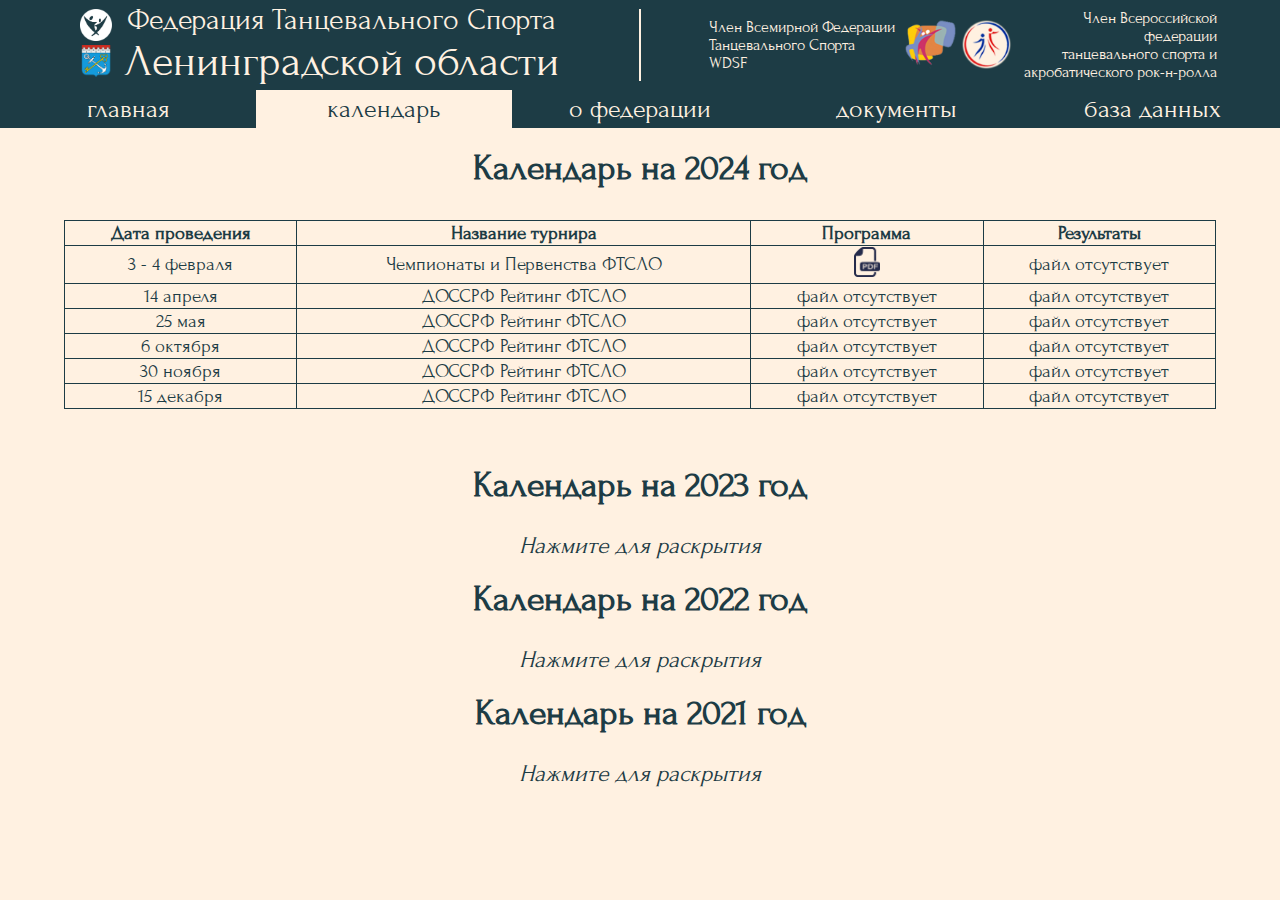
==== commit adc7bd6d: "Initial commit" ====
--- a/calendar.html
+++ b/calendar.html
@@ -16,7 +16,7 @@
 	</script>
 	<noscript><div><img src="https://mc.yandex.ru/watch/71927647" style="position:absolute; left:-9999px;" alt="" /></div></noscript>
 	<!-- /Yandex.Metrika counter -->
-	<meta http-equiv="Expires" content="-1">
+	<meta http-equiv="expires" content="Sun, 01 Jan 2013 07:01:00 GMT">
 	<title>Федерация танцевального спорта Ленинградской области</title>
 	<meta charset="UTF-8">
 	<link rel="stylesheet" href="assets/css/style.css">
@@ -40,7 +40,7 @@
 			<a href="https://lenobl.ru/"><img src="assets/img/gerbs/LO.png" class="herb" alt="Герб ЛО"></a>
 		</div>
 			<div class="title-text"><div class="title-top">
-				Федерация Танцевального Спорта 
+				Федерация Танцевального Спорта
 			</div>
 			<div class="title-bottom">
 				Ленинградской области
@@ -80,134 +80,173 @@
 	</div>
 
 
+	<!-- 2024 YEAR -->
+	<div class="calendar">
+		<div class="year-header">
+			<label>Календарь на 2024 год</label><br><br>
+		</div>
+			<div class="competition">
+				<table class="cal-competition">
+					<tr>
+						<th class="date">Дата проведения</th>
+						<th class="name">Название турнира</th>
+						<th class="program">Программа</th>
+
+						<th class="result">Результаты</th>
+					</tr>
+					<tr>
+						<td class="date">3 - 4 февраля</td>
+						<td class="name">Чемпионаты и Первенства ФТСЛО</td>
+						<td class="program"><a href="assets/files/competitions/2024/ChampLO.pdf" target="_blank" class="a-news"><img src="assets/img/files/pdf.png" alt="docs" style="width: 2vw;"></a></td>
+
+						<td class="result">файл отсутствует</td>
+					</tr>
+					<tr>
+						<td class="date">14 апреля</td>
+						<td class="name">ДОССРФ Рейтинг ФТСЛО</td>
+						<td class="program">файл отсутствует</td>
+
+						<td class="result">файл отсутствует</td>
+					</tr>
+					<tr>
+						<td class="date">25 мая</td>
+						<td class="name">ДОССРФ Рейтинг ФТСЛО</td>
+						<td class="program">файл отсутствует</td>
+
+						<td class="result">файл отсутствует</td>
+					</tr>
+					<tr>
+						<td class="date">6 октября</td>
+						<td class="name">ДОССРФ Рейтинг ФТСЛО</td>
+						<td class="program">файл отсутствует</td>
+
+						<td class="result">файл отсутствует</td>
+					</tr>
+					<tr>
+						<td class="date">30 ноября</td>
+						<td class="name">ДОССРФ Рейтинг ФТСЛО</td>
+						<td class="program">файл отсутствует</td>
+
+						<td class="result">файл отсутствует</td>
+					</tr>
+					<tr>
+						<td class="date">15 декабря</td>
+						<td class="name">ДОССРФ Рейтинг ФТСЛО</td>
+						<td class="program">файл отсутствует</td>
+
+						<td class="result">файл отсутствует</td>
+					</tr>
+				</table>
+			</div></div>
+		<br><br>
+	</div>
+
 	<!-- 2023 YEAR -->
 	<div class="calendar">
 		<div class="year-header">
 			<label>Календарь на 2023 год</label><br><br>
 			<label class="year-label" for="2023"> Нажмите для раскрытия </label>
-			<input type="checkbox" name="2023" id="2023" data-toggle="toggle"></div>
+			<input type="checkbox" name="2023" id="2023" data-toggle="toggle">
+		</div>
 		<div class="hide">
 			<div class="competition">
 				<table class="cal-competition">
 					<tr>
-						<th class="date">Дата  проведения</th>
-						<th class="name">Название турнира</th>
-						<th class="program">Программа</th>
-						<th class="register">Онлайн-регистрация (если есть)</th>
-						<th class="result">Результаты</th>
-					</tr>
-					<tr>
-						<td class="date">21 января</td>
-						<td class="name">Чемпионаты и Первенства ФТСЛО</td>
-						<td class="program">отсутствует</td>
-						<td class="register">отсутствует</td>
-						<td class="result">отсутствует</td>
-					</tr>
-					<tr>
-						<td class="date">5-6 февраля</td>
-						<td class="name">Чемпионаты и Первенства СЗФО</td>
-						<td class="program">отсутствует</td>
-						<td class="register">отсутствует</td>
-						<td class="result">отсутствует</td>
-					</tr>
-					<tr>
-						<td class="date">12 марта</td>
-						<td class="name">Рейтинг-турнир ФТСЛО</td>
-						<td class="program">отсутствует</td>
-						<td class="register">отсутствует</td>
-						<td class="result">отсутствует</td>
-					</tr>
-					<tr>
-						<td class="date">16 апреля</td>
-						<td class="name">Рейтинг-турнир ФТСЛО</td>
-						<td class="program">отсутствует</td>
-						<td class="register">отсутствует</td>
-						<td class="result">отсутствует</td>
-					</tr>
-					<tr>
-						<td class="date">21 мая</td>
-						<td class="name">Рейтинг-турнир ФТСЛО; <br>Чемпионаты и Первенства Гатчинского МР</td>
-						<td class="program">отсутствует</td>
-						<td class="register">отсутствует</td>
-						<td class="result">отсутствует</td>
-					</tr>
-					<tr>
-						<td class="date">8 октября</td>
-						<td class="name">Рейтинг-турнир ФТСЛО</td>
-						<td class="program">отсутствует</td>
-						<td class="register">отсутствует</td>
-						<td class="result">отсутствует</td>
-					</tr>
-					<tr>
-						<td class="date">12 ноября</td>
-						<td class="name">Рейтинг-турнир ФТСЛО</td>
-						<td class="program">отсутствует</td>
-						<td class="register">отсутствует</td>
-						<td class="result">отсутствует</td>
-					</tr>
-					<tr>
-						<td class="date">24 декабря</td>
-						<td class="name">Рейтинг-турнир ФТСЛО; <br>Чемпионаты и Первенства Гатчинского МР</td>
-						<td class="program">отсутствует</td>
-						<td class="register">отсутствует</td>
-						<td class="result">отсутствует</td>
-					</tr>
-				</table>
-			</div></div>
-		<br><br>
-	</div>
-
-	<!-- 2022 YEAR -->
-	<div class="calendar">
-		<div class="year-header"><label>Календарь на 2022 год</label></div>
-			<div class="competition">
-				<table class="cal-competition">
-					<tr>
 						<th class="date">Дата проведения</th>
 						<th class="name">Название турнира</th>
 						<th class="program">Программа</th>
-						<th class="register">Онлайн-регистрация (если есть)</th>
+
 						<th class="result">Результаты</th>
 					</tr>
 					<tr>
-				   	<td class="date">23 января</td>
+						<td class="date">21 января</td>
+						<td class="name">Чемпионаты и Первенства ФТСЛО</td>
+						<td class="program"><a href="assets/files/competitions/2023/21.01.pdf" target="_blank" class="a-news"><img src="assets/img/files/pdf.png" alt="docs" style="width: 2vw;"></a></td>
+
+						<td class="result">файл отсутствует</td>
+					</tr>
+					<tr>
+						<td class="date">12 марта</td>
+						<td class="name">Рейтинг-турнир ФТСЛО</td>
+						<td class="program"><a href="assets/files/competitions/2023/12.03.pdf" target="_blank" class="a-news"><img src="assets/img/files/pdf.png" alt="docs" style="width: 2vw;"></a></td>
+
+						<td class="result">файл отсутствует</td>
+					</tr>
+					<tr>
+						<td class="date">7 октября</td>
+						<td class="name">Рейтинг-турнир ФТСЛО</td>
+						<td class="program"><a href="assets/files/competitions/2023/07.10.pdf" target="_blank" class="a-news"><img src="assets/img/files/pdf.png" alt="docs" style="width: 2vw;"></a></td>
+
+						<td class="result">файл отсутствует</td>
+					</tr>
+					<tr>
+						<td class="date">16 декабря</td>
+						<td class="name">Рейтинг-турнир ФТСЛО; <br>Чемпионаты и Первенства Гатчинского МР</td>
+						<td class="program"><a href="assets/files/competitions/2023/16.12.pdf" target="_blank" class="a-news"><img src="assets/img/files/pdf.png" alt="docs" style="width: 2vw;"></a></td>
+
+						<td class="result">файл отсутствует</td>
+					</tr>
+				</table>
+			<br><br>
+		</div>
+	</div>
+	</div>
+	<!-- 2022 YEAR -->
+	<div class="calendar">
+		<div class="year-header">
+			<label>Календарь на 2022 год</label><br><br>
+			<label class="year-label" for="2022"> Нажмите для раскрытия </label>
+			<input type="checkbox" name="2022" id="2022" data-toggle="toggle">
+		</div>
+		<div class="hide">
+			<div class="competition">
+				<table class="cal-competition">
+					<tr>
+						<th class="date">Дата проведения</th>
+						<th class="name">Название турнира</th>
+						<th class="program">Программа</th>
+
+						<th class="result">Результаты</th>
+					</tr>
+					<tr>
+						<td class="date">23 января</td>
 						<td class="name">Чемпионаты и Первенства ФТСЛО; <br>Рейтинг-турнир ФТСЛО; <br>Чемпионаты и Первенства Гатчинского МР</td>
 						<td class="program"><a href="assets/files/competitions/2022/23.01.pdf" target="_blank" class="a-news"><img src="assets/img/files/pdf.png" alt="docs" style="width: 2vw;"></a></td>
-						<td class="register">отсутствует</td>
+
 						<td class="result"><a href="https://dance.vftsarr.ru/show_results.php?c_id=2083" target="_blank" class="a-news"><img src="assets/img/files/web.png" alt="docs" style="width: 2vw;"></a></td>
-				   </tr>
-					<tr>
-				   		<td class="date">4-6 марта</td>
+					</tr>
+					<tr>
+						<td class="date">4-6 марта</td>
 						<td class="name">Чемпионаты и Первенства СЗФО</td>
 						<td class="program"><a href="assets/files/competitions/2022/04.02.pdf" target="_blank" class="a-news"><img src="assets/img/files/pdf.png" alt="docs" style="width: 2vw;"></a></td>
-						<td class="register">отсутствует</td>
+
 						<td class="result"><a href="https://dance.vftsarr.ru/show_results.php?c_id=1068" target="_blank" class="a-news"><img src="assets/img/files/web.png" alt="docs" style="width: 2vw;"></a></td>
-				   	</tr>
+					</tr>
 					<tr>
 						<td class="date">15 мая</td>
 						<td class="name">Рейтинг-турнир ФТСЛО</td>
 						<td class="program"><a href="assets/files/competitions/2022/15.05.pdf" target="_blank" class="a-news"><img src="assets/img/files/pdf.png" alt="docs" style="width: 2vw;"></a></td>
-						<td class="register">отсутствует</td>
+
 						<td class="result"><a href="https://dance.vftsarr.ru/show_results.php?c_id=2339" target="_blank" class="a-news"><img src="assets/img/files/web.png" alt="docs" style="width: 2vw;"></a></td>
 					</tr>
 					<tr>
 						<td class="date">15 мая</td>
 						<td class="name">Чемпионаты и Первенства Гатчинского МР</td>
 						<td class="program"><a href="assets/files/competitions/2022/15.05.pdf" target="_blank" class="a-news"><img src="assets/img/files/pdf.png" alt="docs" style="width: 2vw;"></a></td>
-						<td class="register">отсутствует</td>
+
 						<td class="result"><a href="https://dance.vftsarr.ru/show_results.php?c_id=2609" target="_blank" class="a-news"><img src="assets/img/files/web.png" alt="docs" style="width: 2vw;"></a></td>
 					</tr>
 					<tr>
-				   	<td class="date">25 декабря</td>
+						<td class="date">17 декабря</td>
 						<td class="name">Рейтинг-турнир ФТСЛО; <br>Муниципальные соревнования Гатчинского МР</td>
-						<td class="program">отсутствует</td>
-						<td class="register">отсутствует</td>
-						<td class="result">отсутствует</td>
-				   </tr>
+						<td class="program"><a href="assets/files/competitions/2022/17.12.pdf" target="_blank" class="a-news"><img src="assets/img/files/pdf.png" alt="docs" style="width: 2vw;"></a></td>
+
+						<td class="result">файл отсутствует</td>
+					</tr>
 				</table></div>
-		<br><br>
-	</div>
-
+			<br><br>
+		</div>
+	</div>
 	<!-- 2021 YEAR -->
 	<div class="calendar">
 		<div class="year-header">
@@ -221,28 +260,28 @@
 							<th class="date">Дата  проведения</th>
 							<th class="name">Название турнира</th>
 							<th class="program">Программа</th>
-							<th class="register">Онлайн-регистрация (если есть)</th>
+
 							<th class="result">Результаты</th>
 					   </tr>
 						<tr>
 						<td class="date">22-24 января</td>
 							<td class="name">Чемпионаты и Первенства Северо-Западного Федерального Округа</td>
 							<td class="program"><a href="assets/files/news/1864351036.html" target="_blank" class="a-news"><img src="assets/img/files/pdf.png" alt="docs" style="width: 2vw;"></a></td>
-							<td class="register">отсутствует</td>
+
 							<td class="result"><a href="https://fdsarr.ru/dance/documents/chempionaty-i-pervenstva-federalnykh-okrugov/2021-chempionat-i-pervenstvo-severo-zapadnogo-federalnogo-okruga/" target="_blank" class="a-news"><img src="assets/img/files/web.png" alt="docs" style="width: 2vw;"></a></td>
 					   </tr>
 						<tr>
 						<td class="date">22 мая</td>
 							<td class="name">Чемпионаты и Первенства ФТСЛО; <br>Рейтинг-турнир ФТСЛО; <br>Чемпионаты и Первенства Гатчинского МО.</td>
 							<td class="program"><a href="assets/files/competitions/2021/22.05.2021.html" target="_blank" class="a-news"><img src="assets/img/files/doc.png" alt="docs" style="width: 2vw;"></a></td>
-							<td class="register">отсутствует</td>
+
 							<td class="result"><a href="assets/files/competitions/2021/result22052021.html" target="_blank" class="a-news"><img src="assets/img/files/web.png" alt="docs" style="width: 2vw;"></a></td>
 						</tr>
 						<tr>
 						<td class="date">26 декабря</td>
 							<td class="name">Первенства Гатчинского МО; <br>Рейтинг-турнир ФТСЛО.</td>
 							<td class="program"><a href="assets/files/competitions/2021/26.12.2021.pdf" target="_blank" class="a-news"><img src="assets/img/files/pdf.png" alt="docs" style="width: 2vw;"></a></td>
-							<td class="register">отсутствует</td>
+
 							<td class="result"><a href="https://dance.vftsarr.ru/show_results.php?c_id=701" target="_blank" class="a-news"><img src="assets/img/files/web.png" alt="docs" style="width: 2vw;"></a></td>
 						</tr>
 					</table>
@@ -251,11 +290,11 @@
 	</div>
 
 	<!-- JS для мобильного меню -->
-  	<script src="assets/js/mobile-nav.js"></script>  	
+  	<script src="assets/js/mobile-nav.js"></script>
   	<!-- Сворачивание строк -->
   	<script src="assets/js/news.js"></script>
-  <!-- СНЕГ ЗИМОЙ 
-  <script src="assets/js/snow-fall.js" type="text/javascript"></script> -->
-  
+  <!-- СНЕГ ЗИМОЙ  -->
+  <!-- <script src="assets/js/snow-fall.js" type="text/javascript"></script> -->
+
 </body>
 </html>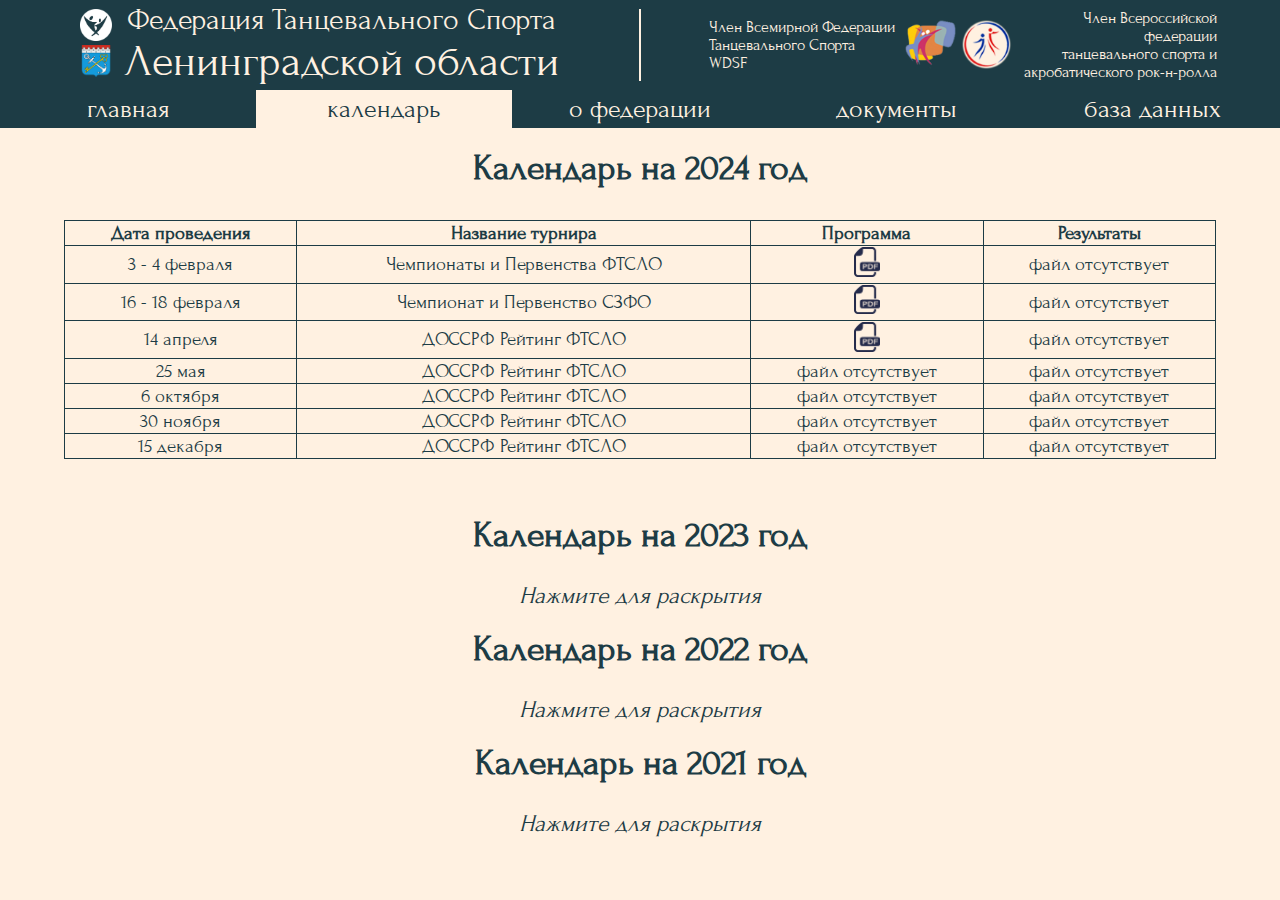
==== commit 6cf5b1b6: "Правки март 2024" ====
--- a/calendar.html
+++ b/calendar.html
@@ -62,7 +62,7 @@
 		</div></header>
 
 	<nav class="nav-pc">
-		<a href="index.html"><button class="btn nav-link">главная</button></a>
+		<a href="/"><button class="btn nav-link">главная</button></a>
 		<a href="calendar.html"><button class="btn nav-link active">календарь</button></a>
 		<a href="federation.html"><button class="btn nav-link">о федерации</button></a>
 		<a href="documents.html"><button class="btn nav-link">документы</button></a>
@@ -102,9 +102,16 @@
 						<td class="result">файл отсутствует</td>
 					</tr>
 					<tr>
+						<td class="date">16 - 18 февраля</td>
+						<td class="name">Чемпионат и Первенство СЗФО</td>
+						<td class="program"><a href="assets/files/competitions/2024/szfo_2024.pdf" target="_blank" class="a-news"><img src="assets/img/files/pdf.png" alt="docs" style="width: 2vw;"></a></td>
+
+						<td class="result">файл отсутствует</td>
+					</tr>
+					<tr>
 						<td class="date">14 апреля</td>
 						<td class="name">ДОССРФ Рейтинг ФТСЛО</td>
-						<td class="program">файл отсутствует</td>
+						<td class="program"><a href="assets/files/competitions/2024/14.04.pdf" target="_blank" class="a-news"><img src="assets/img/files/pdf.png" alt="docs" style="width: 2vw;"></a></td>
 
 						<td class="result">файл отсутствует</td>
 					</tr>
